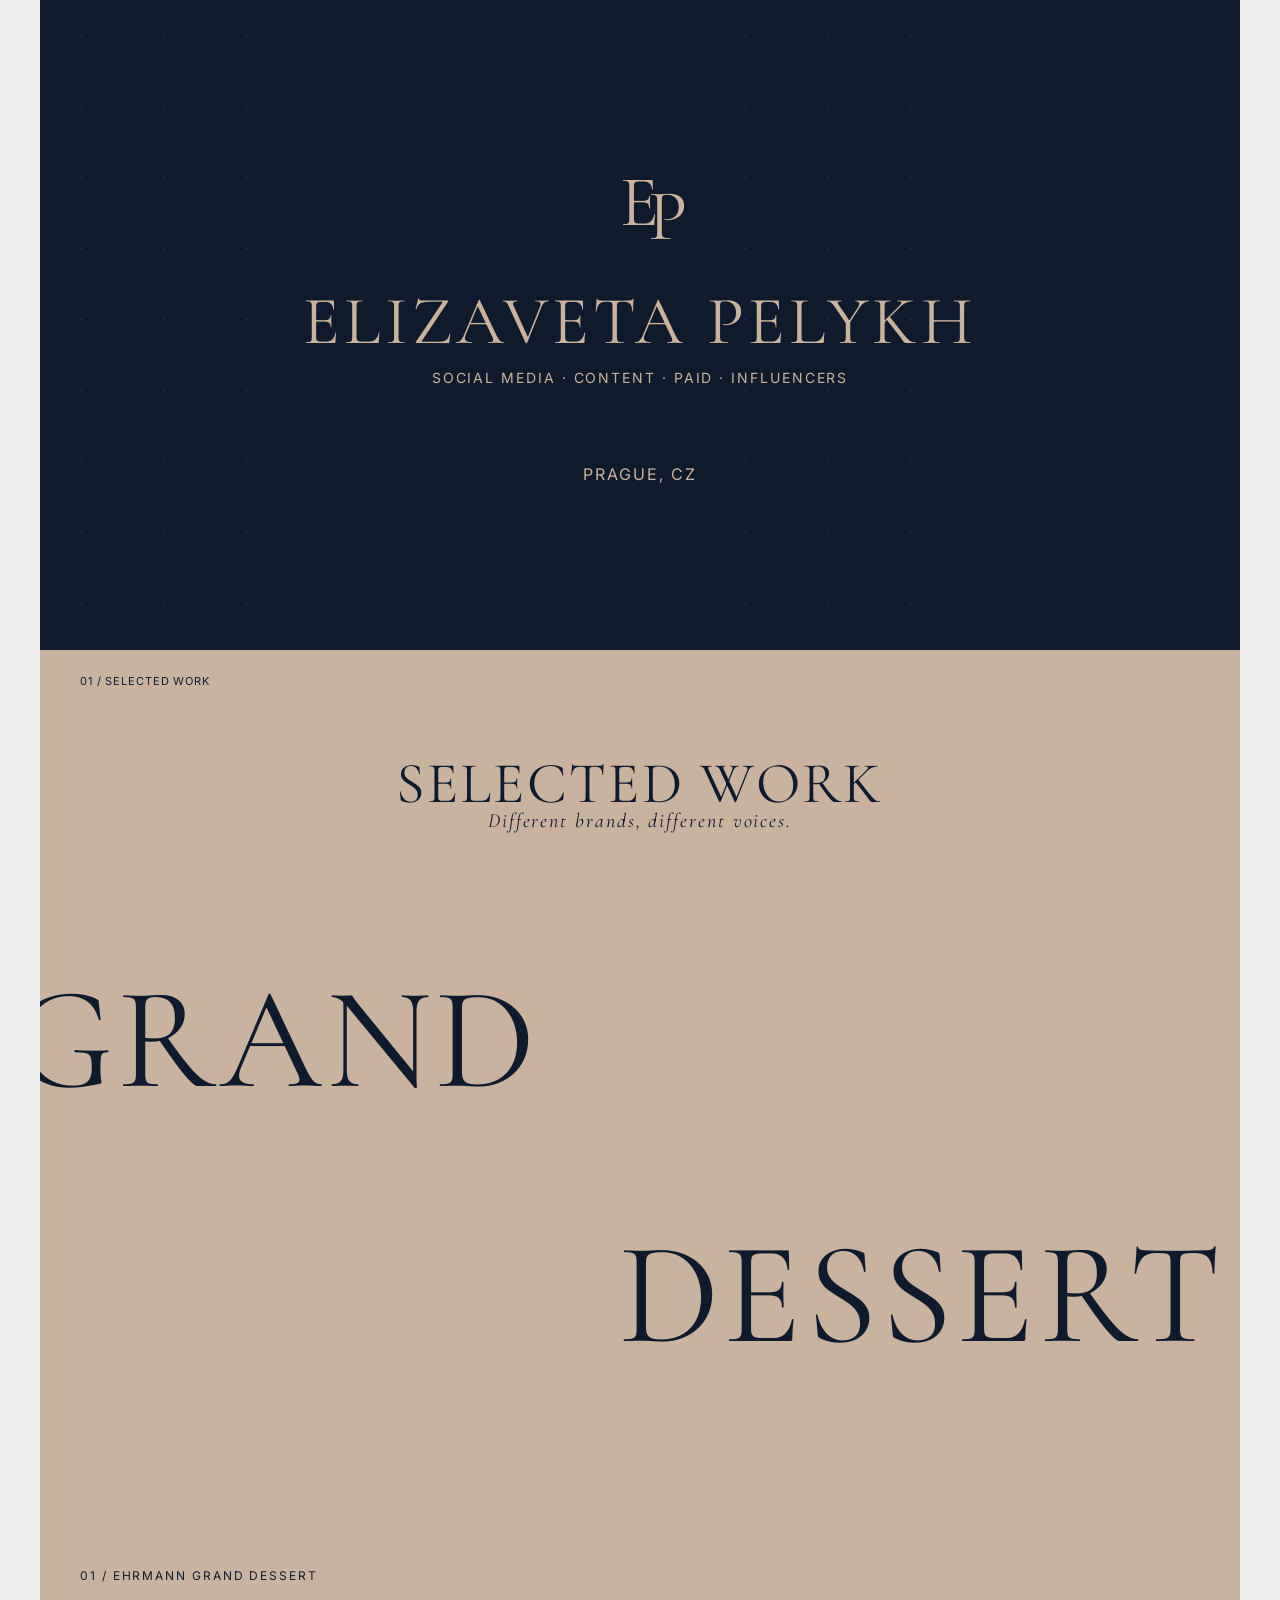
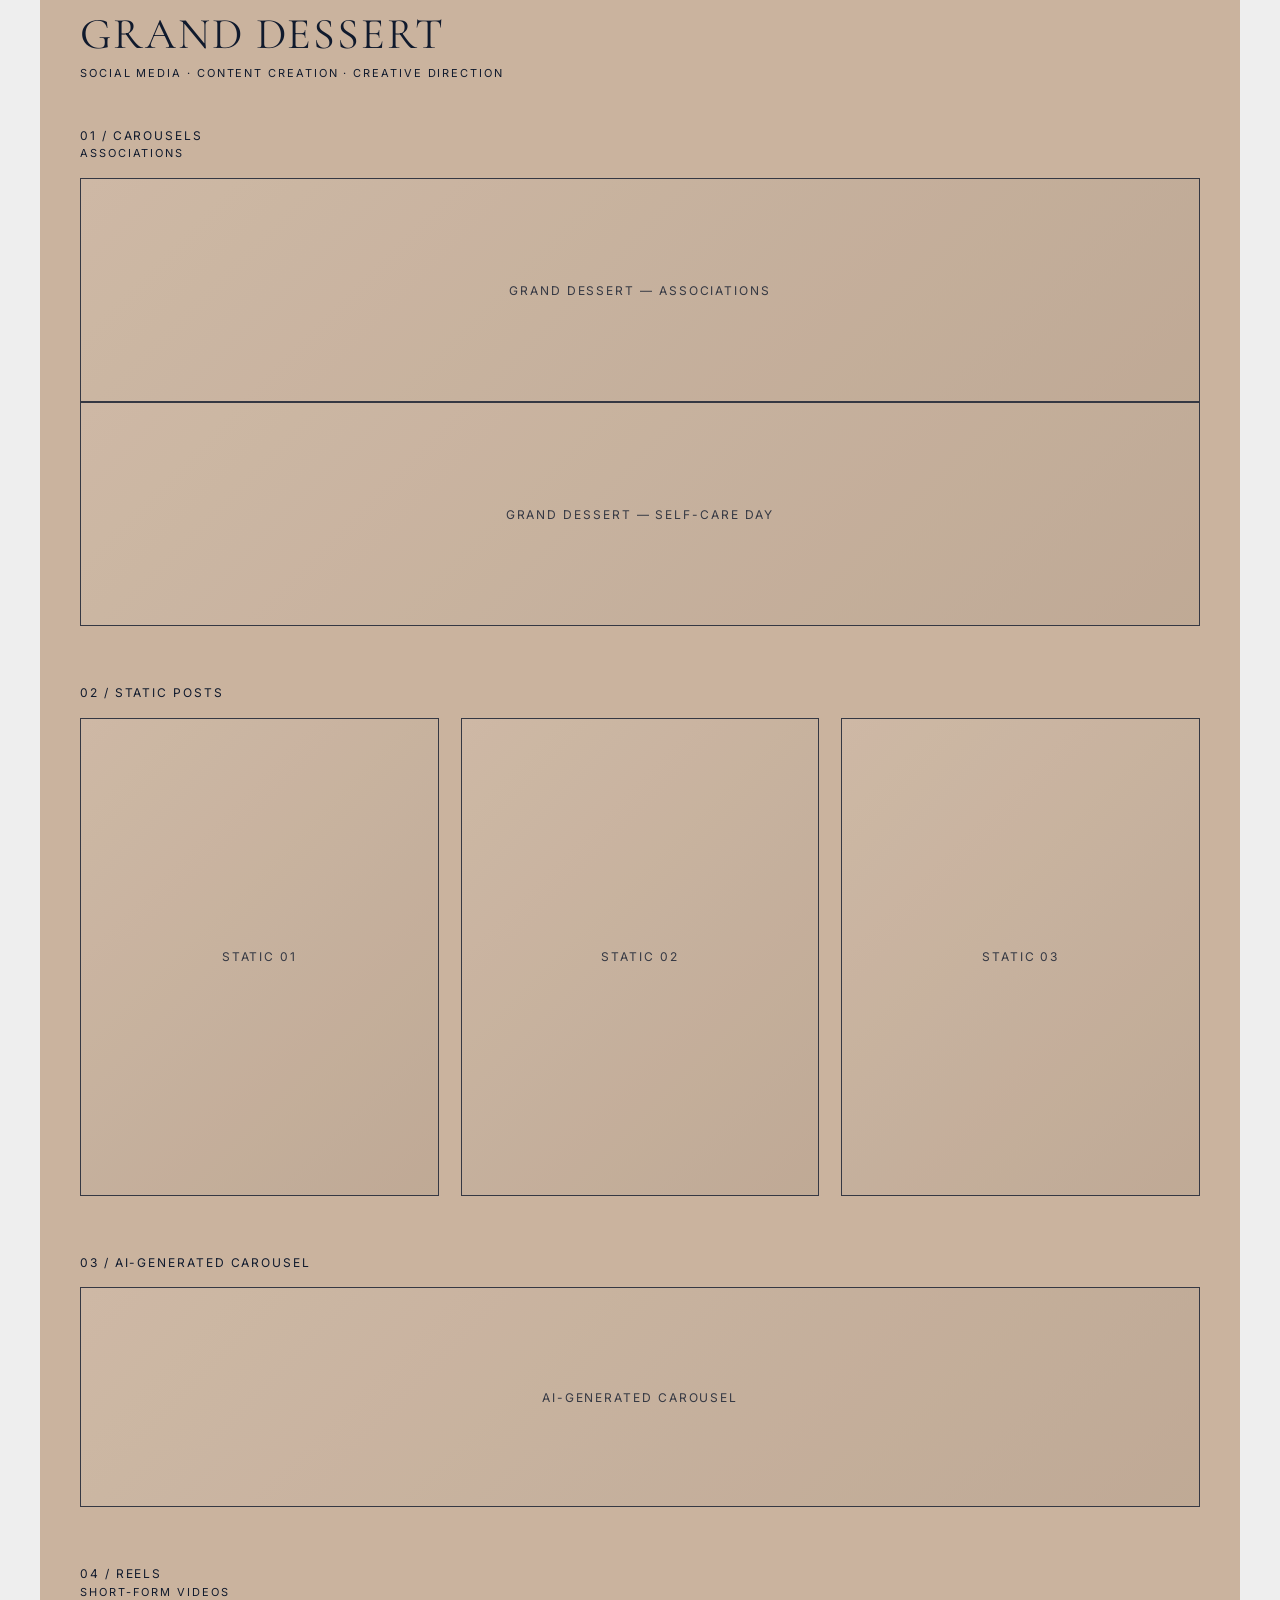
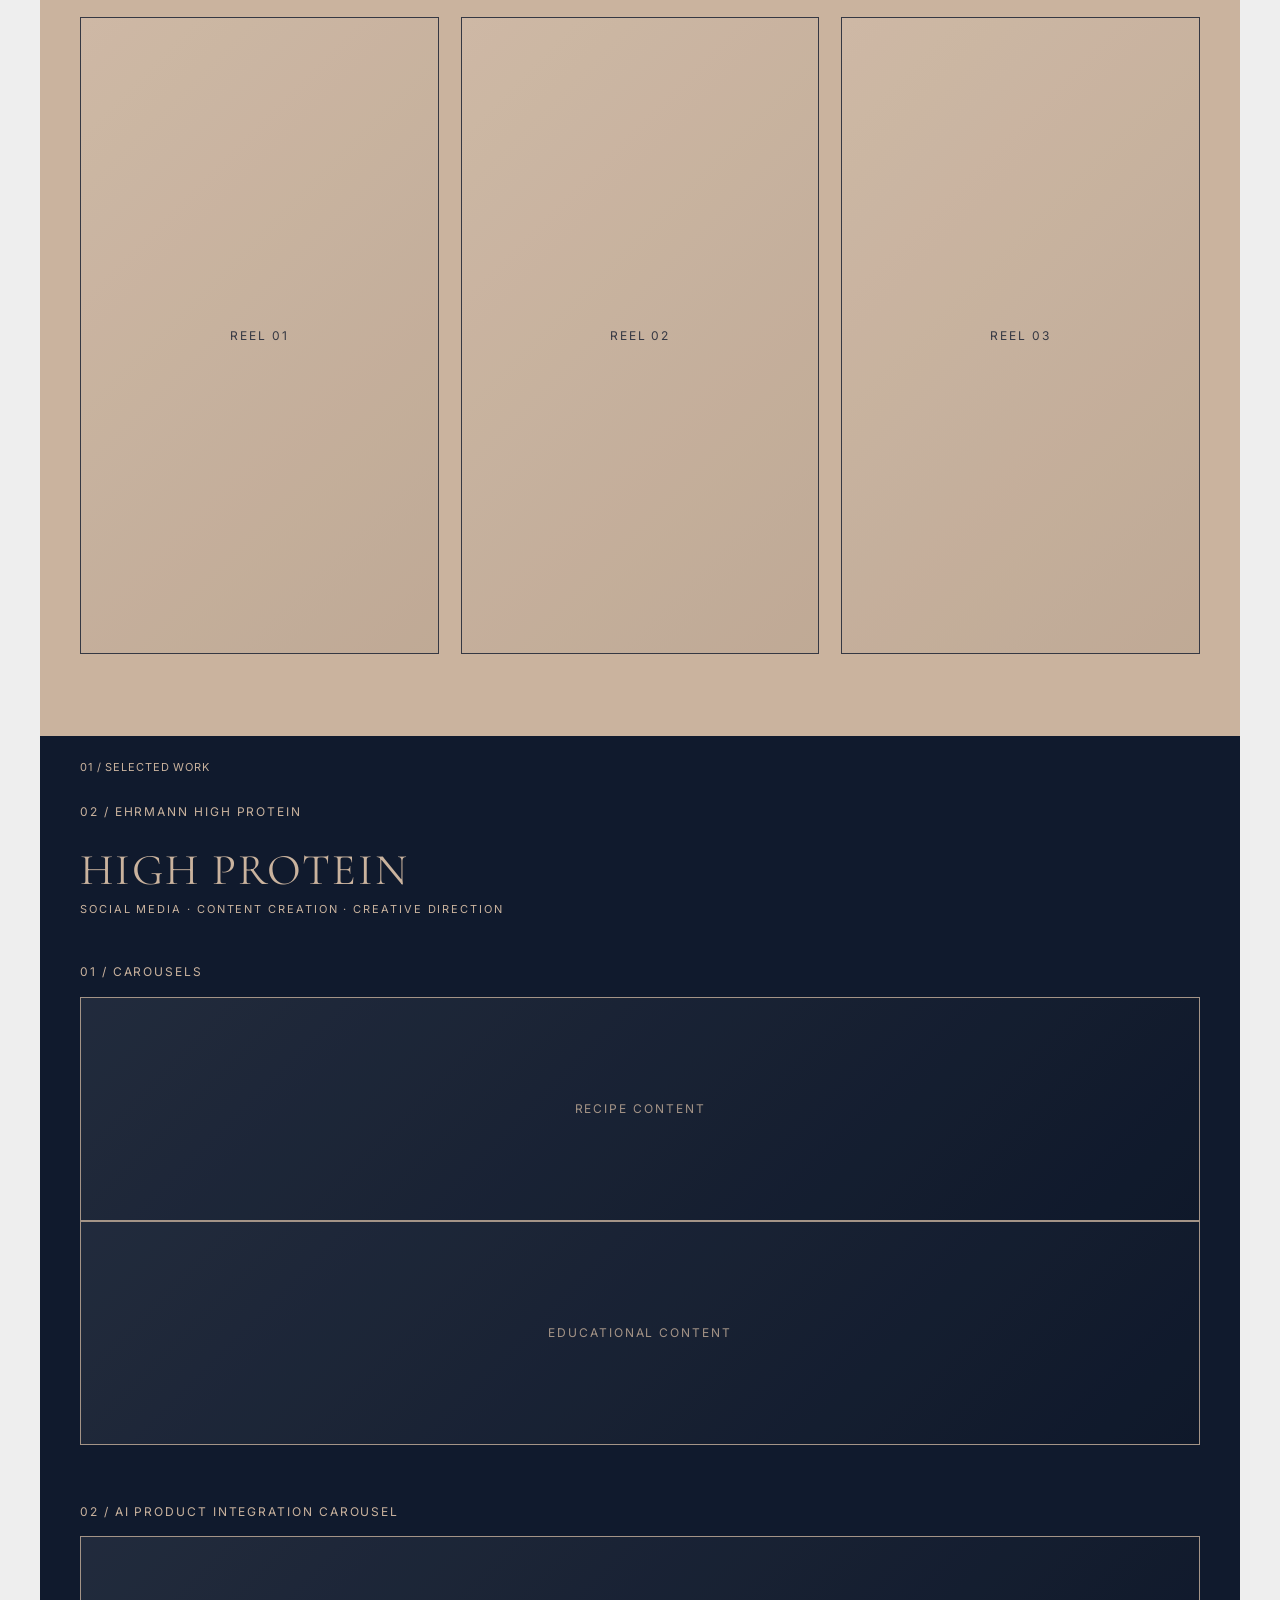
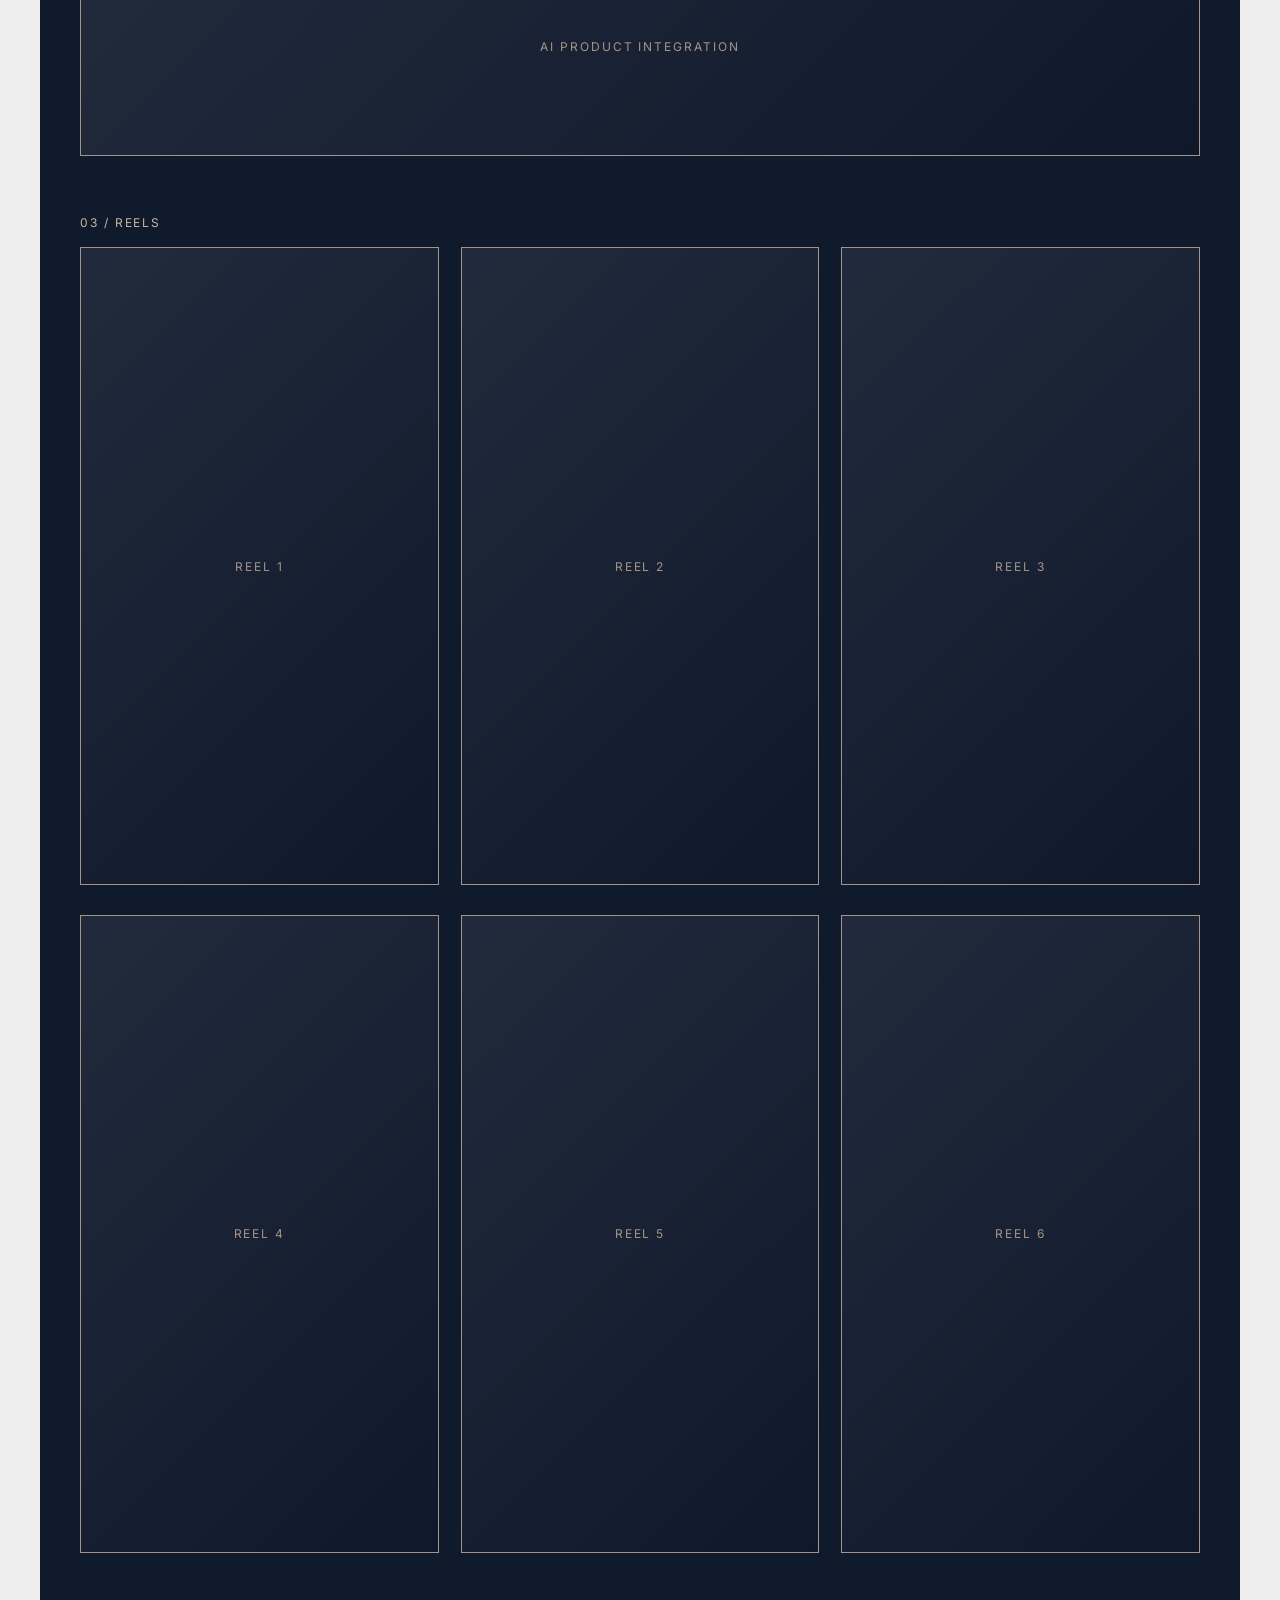
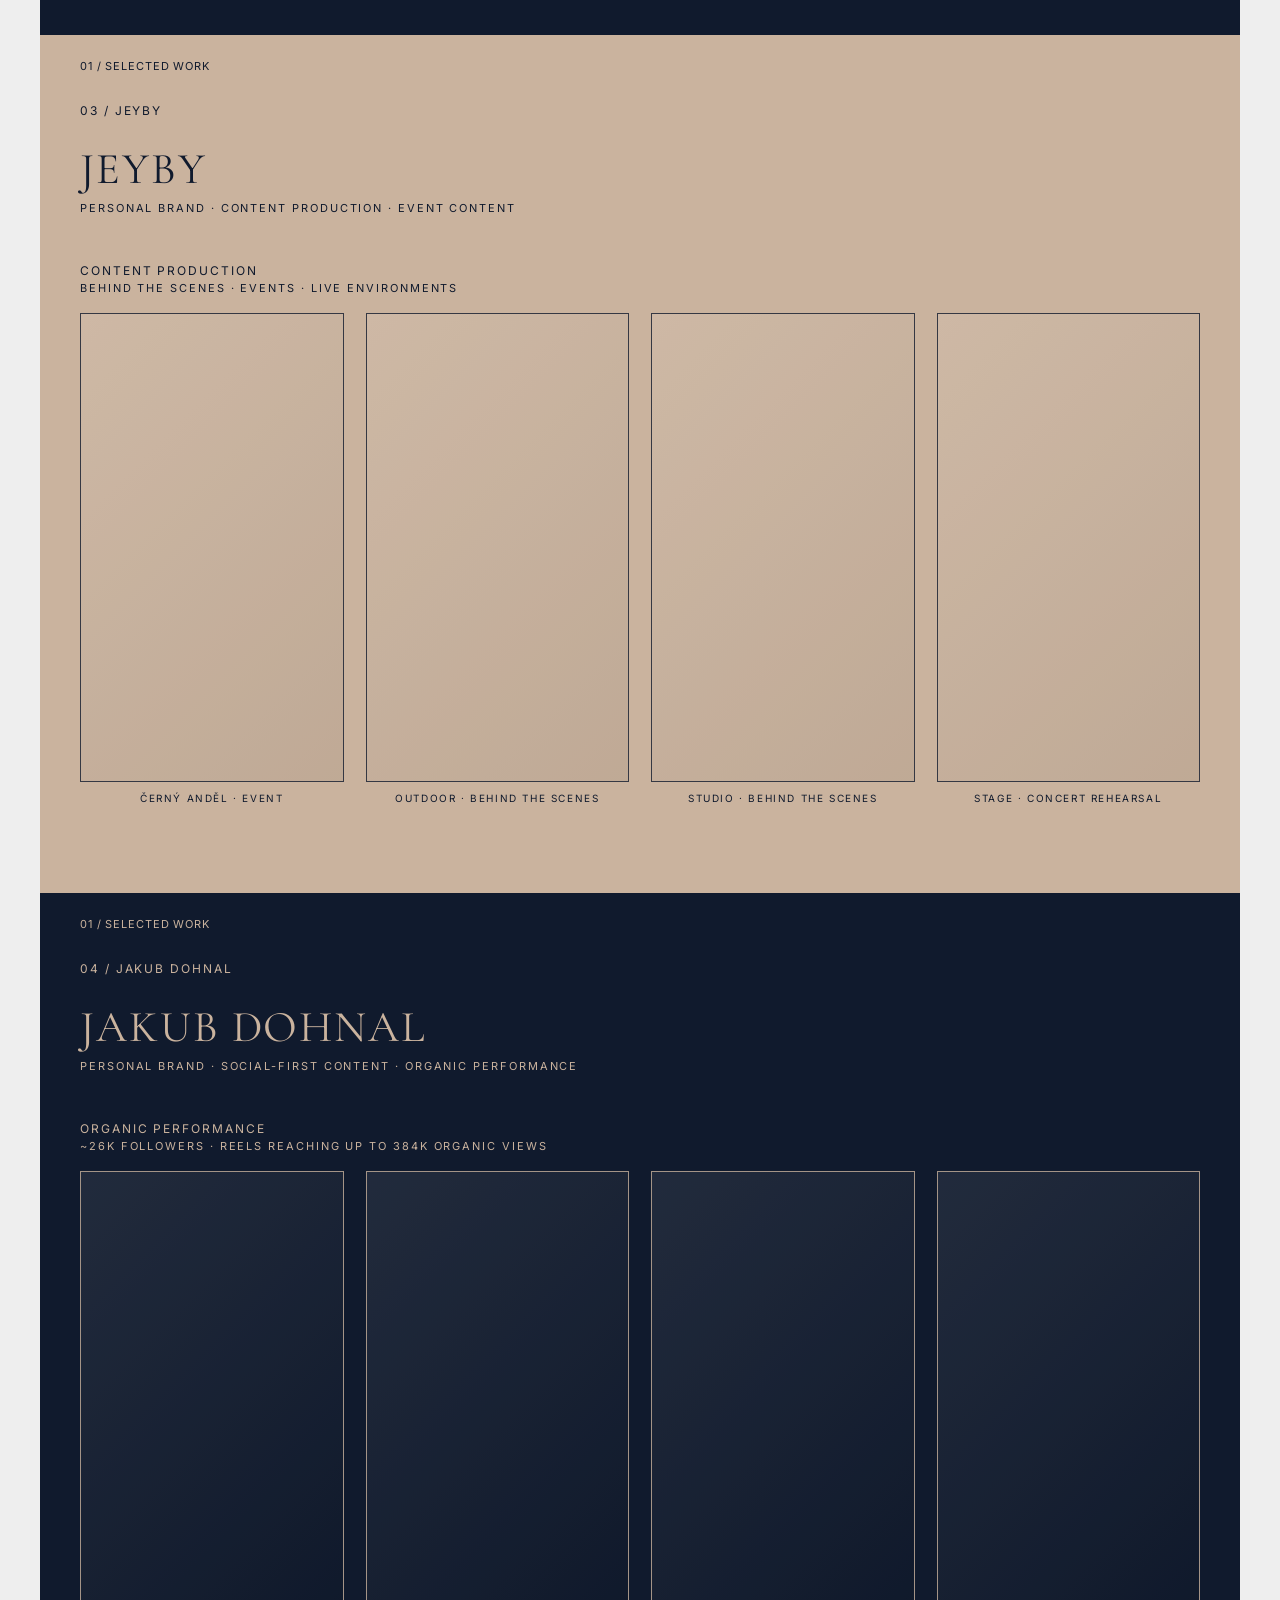
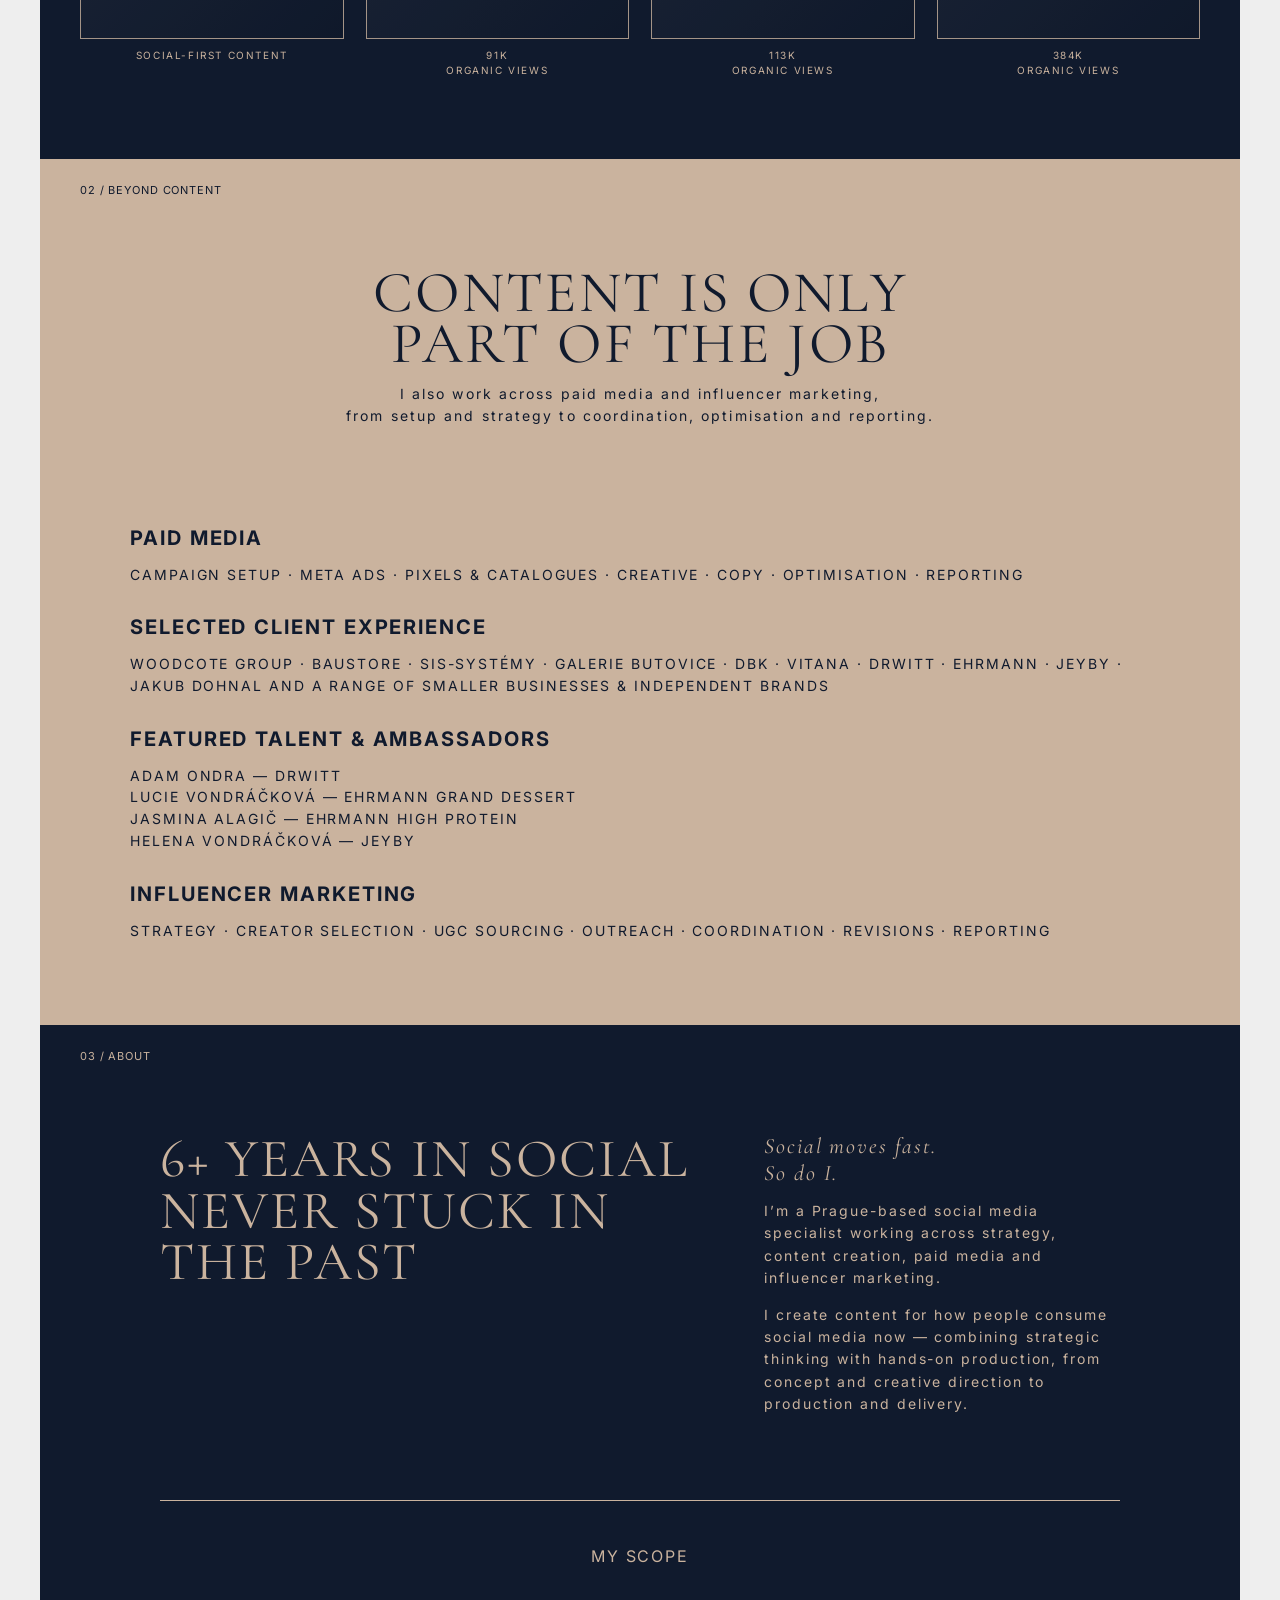
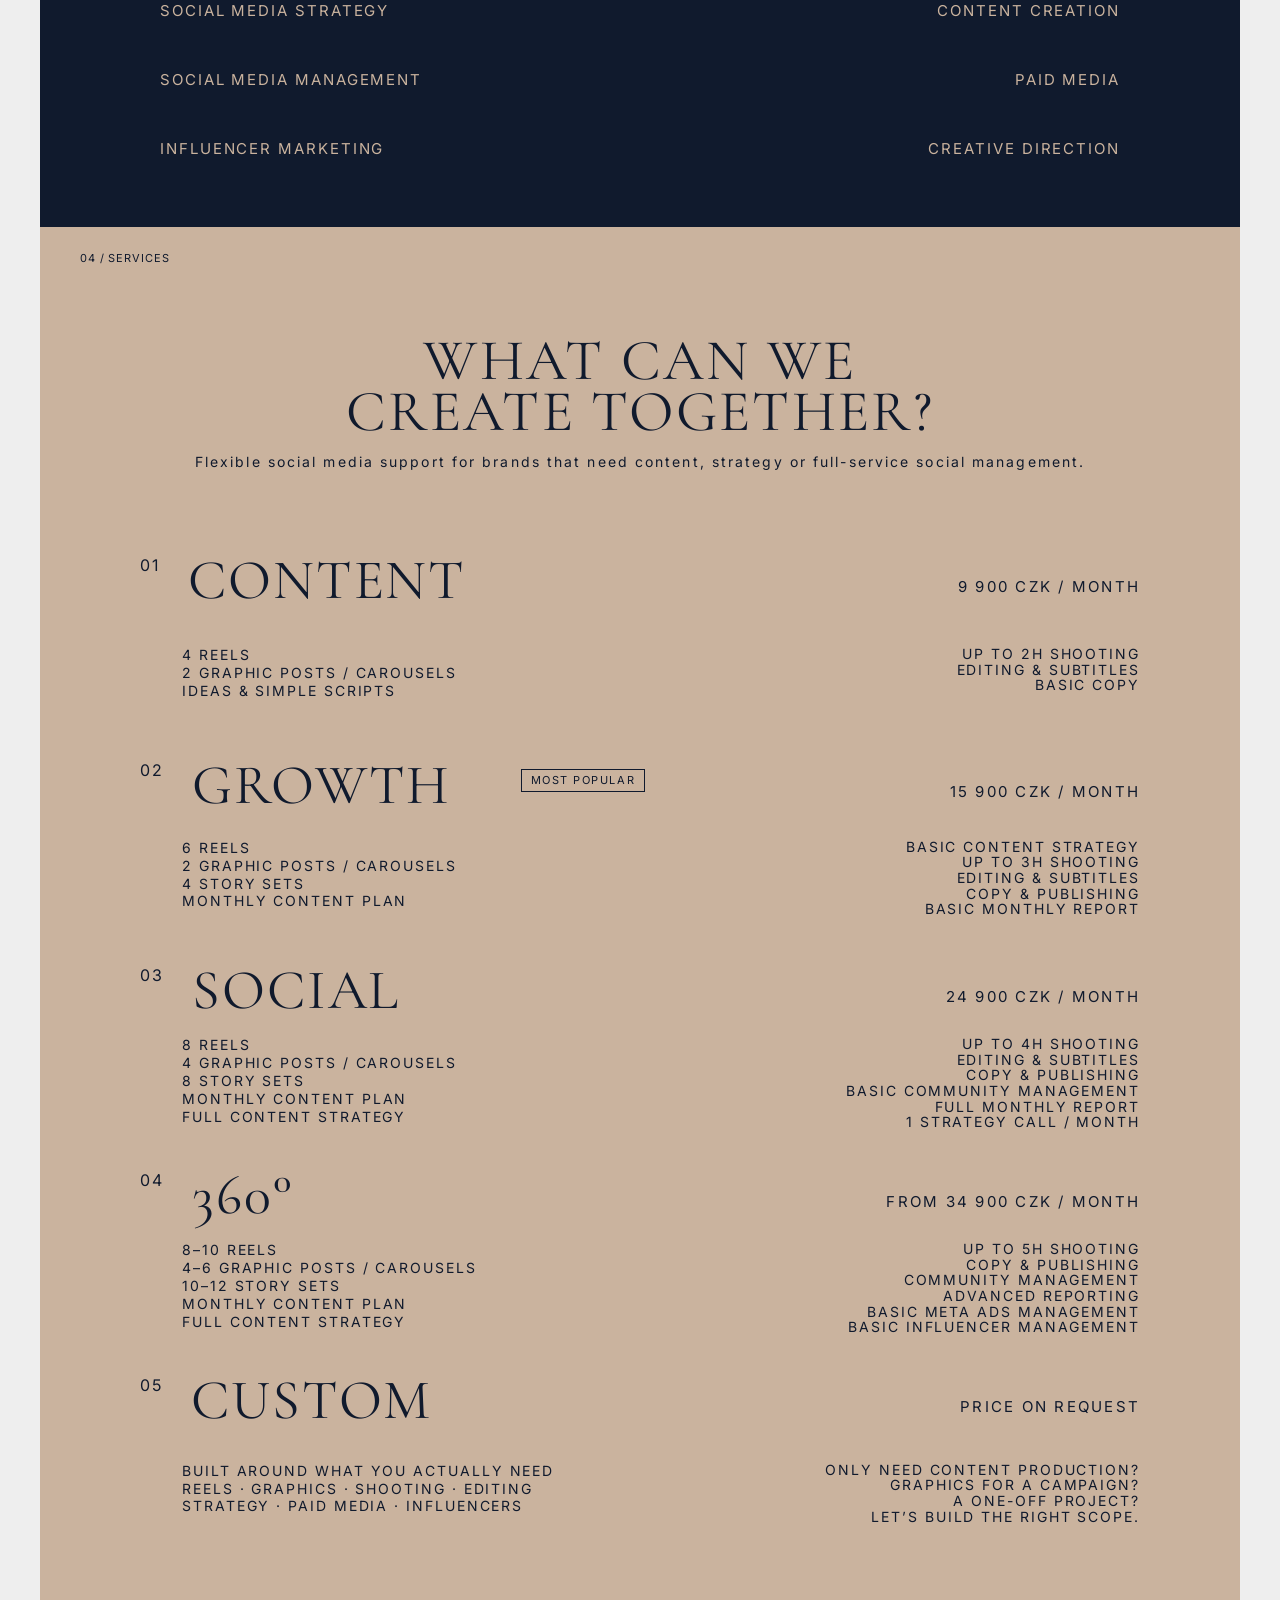
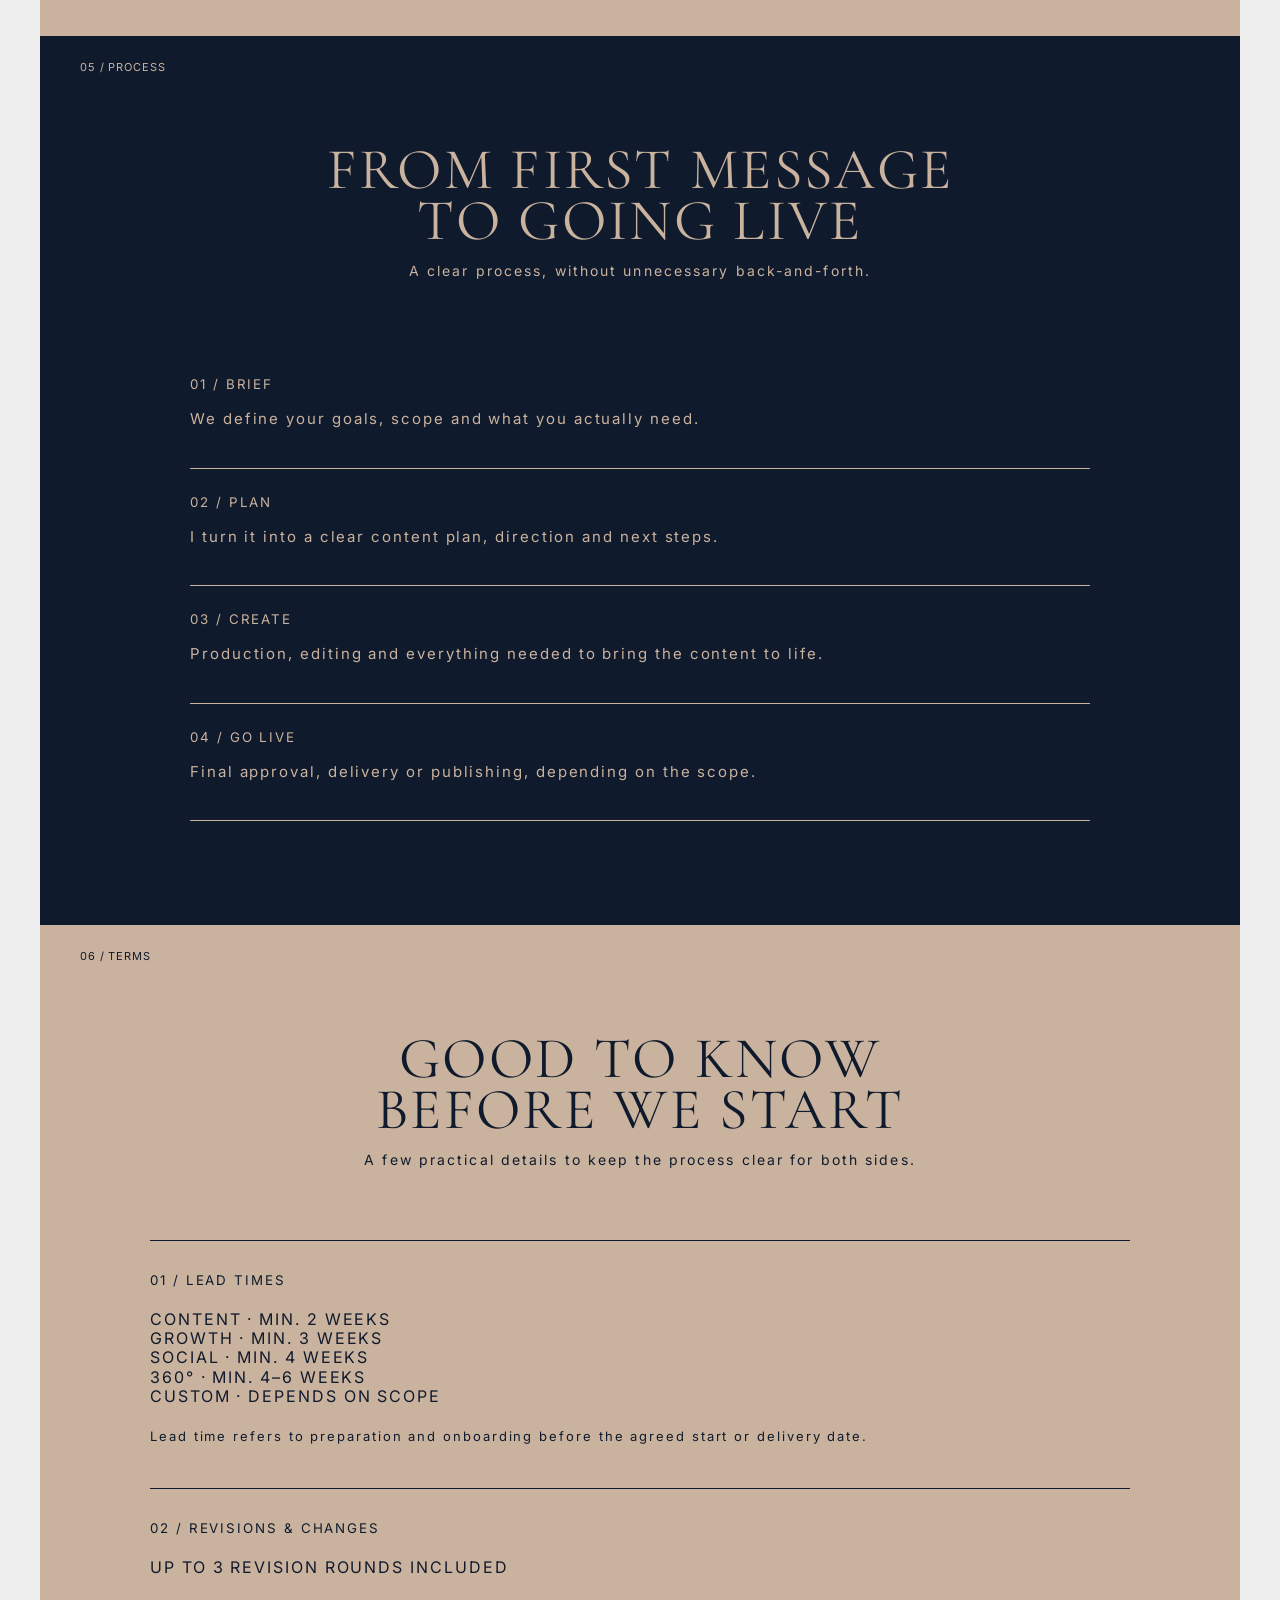
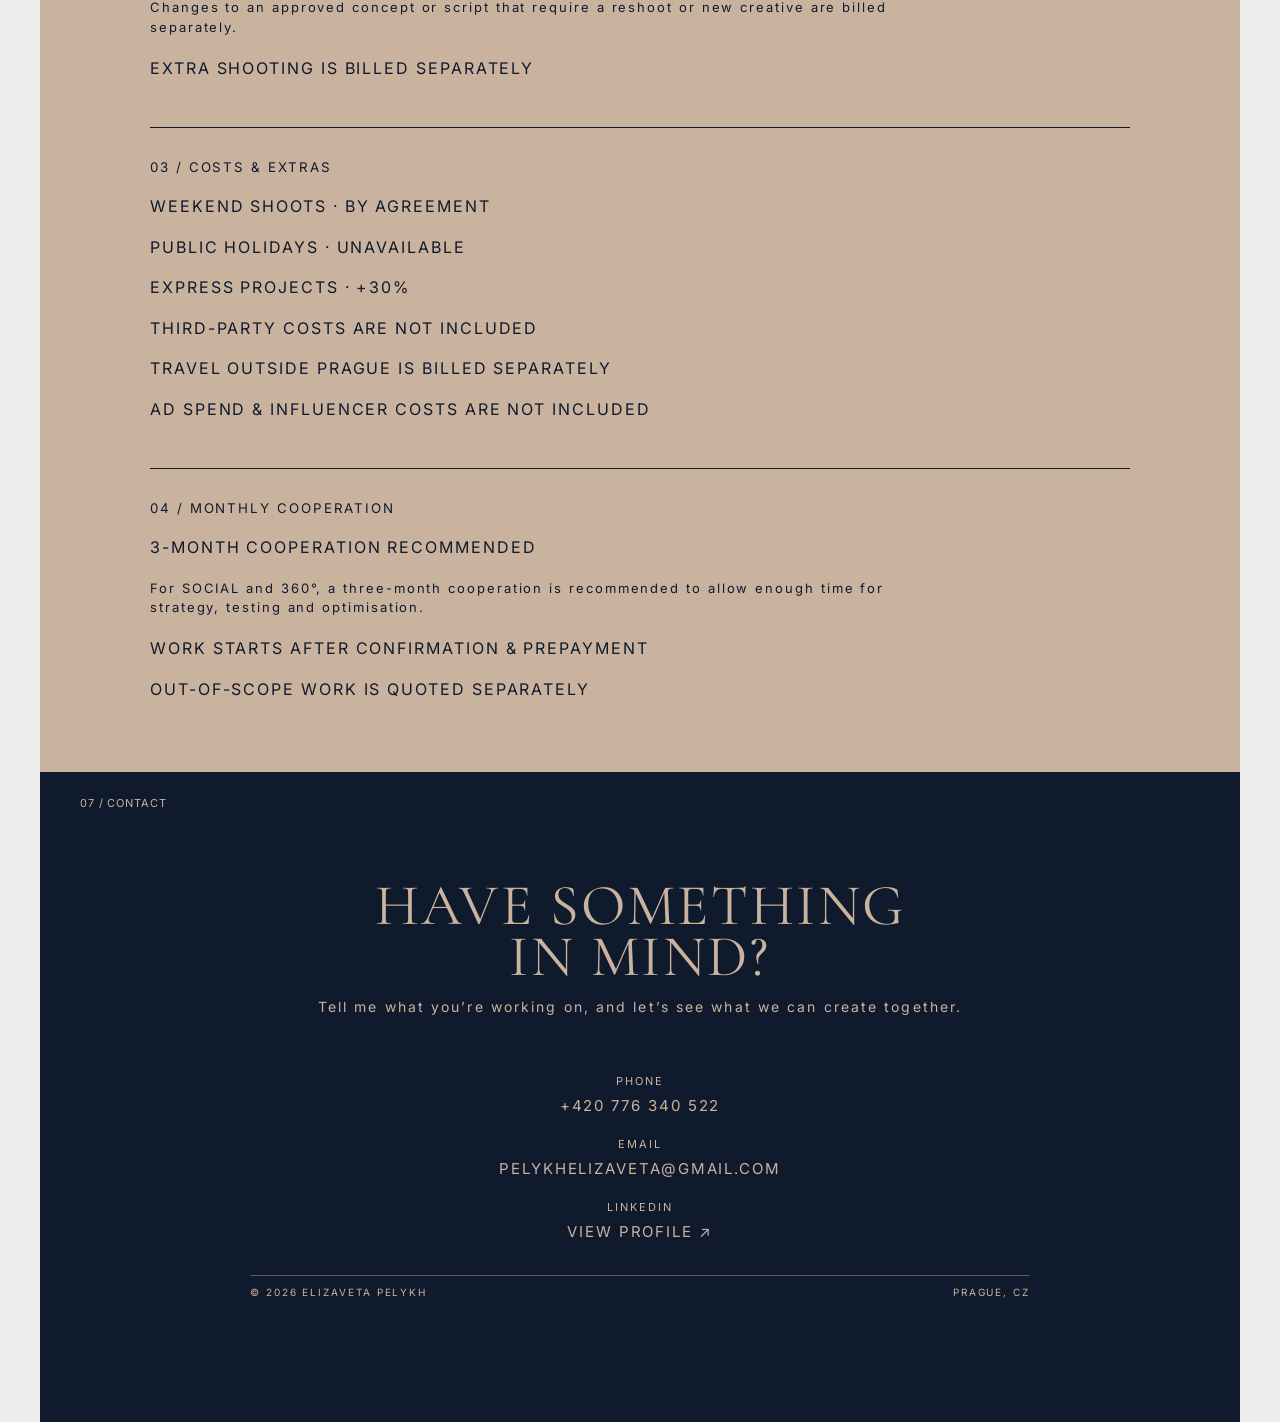
==== recovery-baseline-backup/index.html @ 49897db8 "Initial portfolio website" ====
<!doctype html>
<html lang="en">
<head>
<meta charset="utf-8"><meta name="viewport" content="width=device-width,initial-scale=1">
<title>Elizaveta Pelykh — Social Media & Content</title>
<link rel="preconnect" href="https://fonts.googleapis.com"><link rel="preconnect" href="https://fonts.gstatic.com" crossorigin>
<link href="https://fonts.googleapis.com/css2?family=Cormorant+Garamond:ital,wght@0,400;1,400&family=Inter:wght@400;500&display=swap" rel="stylesheet">
<link rel="stylesheet" href="assets/style.css">
</head>
<body>
<div class="cursor-dot"></div>
<section class="hero navy" id="top"><div class="stars"></div><div class="hero-inner reveal"><div class="monogram">E<span>P</span></div><h1>ELIZAVETA PELYKH</h1><div class="kicker">SOCIAL MEDIA · CONTENT · PAID · INFLUENCERS</div><div class="place">PRAGUE, CZ</div></div></section>

<section class="selected sand" id="work">
<div class="section-no">01 / SELECTED WORK</div><div class="center-head reveal"><h2>SELECTED WORK</h2><em>Different brands, different voices.</em></div>
<div class="gd-intro motion-stage"><div class="grand">GRAND</div><div class="dessert">DESSERT</div></div>
<div class="case-head reveal"><div>01 / EHRMANN GRAND DESSERT</div><h3>GRAND DESSERT</h3><small>SOCIAL MEDIA · CONTENT CREATION · CREATIVE DIRECTION</small></div>
<div class="case-block"><div class="label">01 / CAROUSELS<br><small>ASSOCIATIONS</small></div><div class="media wide" data-media="grand-associations">GRAND DESSERT — ASSOCIATIONS</div><div class="media wide" data-media="grand-selfcare">GRAND DESSERT — SELF-CARE DAY</div></div>
<div class="case-block"><div class="label">02 / STATIC POSTS</div><div class="grid three"><div class="media portrait" data-media="grand-static-1">STATIC 01</div><div class="media portrait" data-media="grand-static-2">STATIC 02</div><div class="media portrait" data-media="grand-static-3">STATIC 03</div></div></div>
<div class="case-block"><div class="label">03 / AI-GENERATED CAROUSEL</div><div class="media wide short" data-media="grand-ai">AI-GENERATED CAROUSEL</div></div>
<div class="case-block"><div class="label">04 / REELS<br><small>SHORT-FORM VIDEOS</small></div><div class="grid three"><div class="media reel" data-media="grand-reel-1">REEL 01</div><div class="media reel" data-media="grand-reel-2">REEL 02</div><div class="media reel" data-media="grand-reel-3">REEL 03</div></div></div>
</section>

<section class="case navy"><div class="section-no">01 / SELECTED WORK</div><div class="case-head reveal"><div>02 / EHRMANN HIGH PROTEIN</div><h3>HIGH PROTEIN</h3><small>SOCIAL MEDIA · CONTENT CREATION · CREATIVE DIRECTION</small></div><div class="case-block"><div class="label">01 / CAROUSELS</div><div class="media wide" data-media="protein-carousel-1">RECIPE CONTENT</div><div class="media wide" data-media="protein-carousel-2">EDUCATIONAL CONTENT</div></div><div class="case-block"><div class="label">02 / AI PRODUCT INTEGRATION CAROUSEL</div><div class="media wide short" data-media="protein-ai">AI PRODUCT INTEGRATION</div></div><div class="case-block"><div class="label">03 / REELS</div><div class="grid three two-rows"><div class="media-item"><div class="media reel" data-media="protein-reel-1">REEL 1</div></div><div class="media-item"><div class="media reel" data-media="protein-reel-2">REEL 2</div></div><div class="media-item"><div class="media reel" data-media="protein-reel-3">REEL 3</div></div><div class="media-item"><div class="media reel" data-media="protein-reel-4">REEL 4</div></div><div class="media-item"><div class="media reel" data-media="protein-reel-5">REEL 5</div></div><div class="media-item"><div class="media reel" data-media="protein-reel-6">REEL 6</div></div></div></div></section>

<section class="case sand"><div class="section-no">01 / SELECTED WORK</div><div class="case-head reveal"><div>03 / JEYBY</div><h3>JEYBY</h3><small>PERSONAL BRAND · CONTENT PRODUCTION · EVENT CONTENT</small></div><div class="case-block"><div class="label">CONTENT PRODUCTION<br><small>BEHIND THE SCENES · EVENTS · LIVE ENVIRONMENTS</small></div><div class="grid four"><div class="media-item"><div class="media reel" data-media="jeyby-event"></div><div class="media-caption">ČERNÝ ANDĚL · EVENT</div></div><div class="media-item"><div class="media reel" data-media="jeyby-outdoor"></div><div class="media-caption">OUTDOOR · BEHIND THE SCENES</div></div><div class="media-item"><div class="media reel" data-media="jeyby-studio"></div><div class="media-caption">STUDIO · BEHIND THE SCENES</div></div><div class="media-item"><div class="media reel" data-media="jeyby-stage"></div><div class="media-caption">STAGE · CONCERT REHEARSAL</div></div></div></div></section>

<section class="case navy"><div class="section-no">01 / SELECTED WORK</div><div class="case-head reveal"><div>04 / JAKUB DOHNAL</div><h3>JAKUB DOHNAL</h3><small>PERSONAL BRAND · SOCIAL-FIRST CONTENT · ORGANIC PERFORMANCE</small></div><div class="case-block"><div class="label">ORGANIC PERFORMANCE<br><small>~26K FOLLOWERS · REELS REACHING UP TO 384K ORGANIC VIEWS</small></div><div class="grid four"><div class="media-item"><div class="media reel" data-media="jakub-1"></div><div class="media-caption">SOCIAL-FIRST CONTENT</div></div><div class="media-item"><div class="media reel" data-media="jakub-2"></div><div class="media-caption">91K<br>ORGANIC VIEWS</div></div><div class="media-item"><div class="media reel" data-media="jakub-3"></div><div class="media-caption">113K<br>ORGANIC VIEWS</div></div><div class="media-item"><div class="media reel" data-media="jakub-4"></div><div class="media-caption">384K<br>ORGANIC VIEWS</div></div></div></div></section>

<section class="beyond sand"><div class="section-no">02 / BEYOND CONTENT</div><div class="center-head reveal"><h2>CONTENT IS ONLY<br>PART OF THE JOB</h2><p>I also work across paid media and influencer marketing,<br>from setup and strategy to coordination, optimisation and reporting.</p></div><div class="text-columns reveal"><h4>PAID MEDIA</h4><p>CAMPAIGN SETUP · META ADS · PIXELS & CATALOGUES · CREATIVE · COPY · OPTIMISATION · REPORTING</p><h4>SELECTED CLIENT EXPERIENCE</h4><p>WOODCOTE GROUP · BAUSTORE · SIS-SYSTÉMY · GALERIE BUTOVICE · DBK · VITANA · DRWITT · EHRMANN · JEYBY · JAKUB DOHNAL AND A RANGE OF SMALLER BUSINESSES & INDEPENDENT BRANDS</p><h4>FEATURED TALENT & AMBASSADORS</h4><p>ADAM ONDRA — DRWITT<br>LUCIE VONDRÁČKOVÁ — EHRMANN GRAND DESSERT<br>JASMINA ALAGIČ — EHRMANN HIGH PROTEIN<br>HELENA VONDRÁČKOVÁ — JEYBY</p><h4>INFLUENCER MARKETING</h4><p>STRATEGY · CREATOR SELECTION · UGC SOURCING · OUTREACH · COORDINATION · REVISIONS · REPORTING</p></div></section>

<section class="about navy"><div class="section-no">03 / ABOUT</div><div class="about-grid"><h2 class="reveal">6+ YEARS IN SOCIAL<br>NEVER STUCK IN THE PAST</h2><div class="about-copy reveal"><em>Social moves fast.<br>So do I.</em><p>I’m a Prague-based social media specialist working across strategy, content creation, paid media and influencer marketing.</p><p>I create content for how people consume social media now — combining strategic thinking with hands-on production, from concept and creative direction to production and delivery.</p></div></div><div class="scope"><div>MY SCOPE</div><div class="scope-grid"><span>SOCIAL MEDIA STRATEGY</span><span>CONTENT CREATION</span><span>SOCIAL MEDIA MANAGEMENT</span><span>PAID MEDIA</span><span>INFLUENCER MARKETING</span><span>CREATIVE DIRECTION</span></div></div></section>

<section class="services sand"><div class="section-no">04 / SERVICES</div><div class="center-head reveal"><h2>WHAT CAN WE<br>CREATE TOGETHER?</h2><p>Flexible social media support for brands that need content, strategy or full-service social management.</p></div><div id="packages"></div></section>
<section class="process navy"><div class="section-no">05 / PROCESS</div><div class="center-head reveal"><h2>FROM FIRST MESSAGE<br>TO GOING LIVE</h2><p>A clear process, without unnecessary back-and-forth.</p></div><div class="steps"><div><small>01 / BRIEF</small><p>We define your goals, scope and what you actually need.</p></div><div><small>02 / PLAN</small><p>I turn it into a clear content plan, direction and next steps.</p></div><div><small>03 / CREATE</small><p>Production, editing and everything needed to bring the content to life.</p></div><div><small>04 / GO LIVE</small><p>Final approval, delivery or publishing, depending on the scope.</p></div></div></section>
<section class="terms sand"><div class="section-no">06 / TERMS</div><div class="center-head reveal"><h2>GOOD TO KNOW<br>BEFORE WE START</h2><p>A few practical details to keep the process clear for both sides.</p></div><div class="terms-grid"><div><small>01 / LEAD TIMES</small><h4>CONTENT · MIN. 2 WEEKS<br>GROWTH · MIN. 3 WEEKS<br>SOCIAL · MIN. 4 WEEKS<br>360° · MIN. 4–6 WEEKS<br>CUSTOM · DEPENDS ON SCOPE</h4><p>Lead time refers to preparation and onboarding before the agreed start or delivery date.</p></div><div><small>02 / REVISIONS & CHANGES</small><h4>UP TO 3 REVISION ROUNDS INCLUDED</h4><p>Changes to an approved concept or script that require a reshoot or new creative are billed separately.</p><h4>EXTRA SHOOTING IS BILLED SEPARATELY</h4></div><div><small>03 / COSTS & EXTRAS</small><h4>WEEKEND SHOOTS · BY AGREEMENT</h4><h4>PUBLIC HOLIDAYS · UNAVAILABLE</h4><h4>EXPRESS PROJECTS · +30%</h4><h4>THIRD-PARTY COSTS ARE NOT INCLUDED</h4><h4>TRAVEL OUTSIDE PRAGUE IS BILLED SEPARATELY</h4><h4>AD SPEND & INFLUENCER COSTS ARE NOT INCLUDED</h4></div><div><small>04 / MONTHLY COOPERATION</small><h4>3-MONTH COOPERATION RECOMMENDED</h4><p>For SOCIAL and 360°, a three-month cooperation is recommended to allow enough time for strategy, testing and optimisation.</p><h4>WORK STARTS AFTER CONFIRMATION & PREPAYMENT</h4><h4>OUT-OF-SCOPE WORK IS QUOTED SEPARATELY</h4></div></div></section>
<section class="contact navy"><div class="section-no">07 / CONTACT</div><div class="center-head reveal"><h2>HAVE SOMETHING<br>IN MIND?</h2><p>Tell me what you’re working on, and let’s see what we can create together.</p></div><div class="contact-info"><small>PHONE</small><a href="tel:+420776340522">+420 776 340 522</a><small>EMAIL</small><a href="mailto:pelykhelizaveta@gmail.com">PELYKHELIZAVETA@GMAIL.COM</a><small>LINKEDIN</small><a href="#">VIEW PROFILE ↗</a></div><footer><span>© 2026 ELIZAVETA PELYKH</span><span>PRAGUE, CZ</span></footer></section>
<script src="assets/content.js"></script><script src="assets/app.js"></script>
</body></html>
---- recovery-baseline-backup/assets/style.css ----
:root{--navy:#101A2D;--sand:#cab39e;--cream:#f2e4d6;--pink:#d7a6a0}*{box-sizing:border-box}html{scroll-behavior:smooth}body{margin:0;background:#eee;color:var(--navy);font-family:Inter,sans-serif;letter-spacing:.12em}section{width:min(1200px,100%);margin:auto;padding:24px 40px;overflow:hidden}.navy{background:var(--navy);color:var(--sand)}.sand{background:var(--sand);color:var(--navy)}.section-no{font-size:9px;letter-spacing:.08em}.hero{height:650px;display:grid;place-items:center;position:relative}.hero-inner{text-align:center}.monogram{font:52px/1 Cormorant Garamond,serif;position:relative;margin-bottom:42px}.monogram span{position:absolute;transform:translate(-12px,14px)}h1,h2,h3{font-family:"Cormorant Garamond",serif;font-weight:400;margin:0}h1{font-size:48px;letter-spacing:.06em}.kicker{font-size:10px;margin-top:8px}.place{font-size:13px;margin-top:70px}.stars{position:absolute;inset:0;background-image:radial-gradient(#cab39e55 1px,transparent 1px);background-size:83px 71px;opacity:.45;animation:drift 18s linear infinite}@keyframes drift{to{background-position:83px 71px}}.center-head{text-align:center;padding:70px 0 55px}.center-head h2{font-size:58px;line-height:.88;letter-spacing:.04em}.center-head em{font:italic 20px Cormorant Garamond,serif}.center-head p{font-size:12px;line-height:1.55;letter-spacing:.15em}.gd-intro{height:650px;position:relative;margin:0 -40px}.grand,.dessert{position:absolute;font:400 145px/.86 Cormorant Garamond,serif;letter-spacing:.03em;z-index:2;will-change:transform}.grand{left:-30px;top:90px}.dessert{right:15px;top:345px}.plane{position:absolute;z-index:1}.p1{width:520px;height:175px;background:var(--pink);opacity:.18;transform:rotate(-7deg);left:40px;top:100px}.p2{width:760px;height:105px;background:var(--cream);opacity:.38;transform:rotate(5deg);right:-90px;top:355px}.case,.selected,.beyond,.about,.services,.process,.terms,.contact{min-height:700px}.case-head{margin:30px 0}.case-head>div,.label{font-size:10px}.case-head h3{font-size:44px;margin-top:24px}.case-head small,.label small{font-size:8px}.case-block{margin:34px 0}.media{display:grid;place-items:center;border:1px solid currentColor;min-height:220px;font-size:10px;opacity:.45;transition:opacity .7s,transform .9s;transform:translateY(25px);background:linear-gradient(135deg,#ffffff18,#00000010)}.media.in{opacity:.8;transform:none}.wide{width:100%;aspect-ratio:5/1}.wide.short{aspect-ratio:6/1}.grid{display:grid;gap:16px}.three{grid-template-columns:repeat(3,1fr)}.four{grid-template-columns:repeat(4,1fr)}.portrait{aspect-ratio:3/4}.reel{aspect-ratio:9/16}.two-rows{row-gap:16px}.text-columns{max-width:1020px;margin:0 auto 60px}.text-columns h4{margin:30px 0 8px;font-size:18px}.text-columns p{font-size:11px;line-height:1.5}.about-grid{display:grid;grid-template-columns:1.2fr .8fr;gap:70px;padding:70px 80px}.about-grid h2{font-size:54px;line-height:.95}.about-copy{font-size:12px;line-height:1.55}.about-copy em{font:italic 22px Cormorant Garamond}.scope{border-top:1px solid var(--sand);margin:0 80px;padding:45px 0;text-align:center}.scope-grid{display:grid;grid-template-columns:1fr 1fr;gap:50px;margin-top:35px;text-align:left;font-size:13px}.scope-grid span:nth-child(even){text-align:right}.services{padding-bottom:70px}.package{position:relative;display:grid;grid-template-columns:1.2fr .8fr;min-height:230px;padding:20px 60px;transition:transform .4s}.package:hover{transform:translateX(8px)}.pkg-title{display:flex;align-items:baseline;gap:28px}.pkg-title h3{font-size:56px}.pkg-title b{font-size:8px}.price{text-align:right;font-size:11px;padding-top:22px}.pkg-copy{font-size:12px;align-self:start;margin-left:42px}.pkg-copy.right{text-align:right;margin:0}.process .steps{max-width:900px;margin:0 auto 80px}.steps>div{padding:22px 0;border-bottom:1px solid var(--sand);opacity:.35;transform:translateX(-20px);transition:.7s}.steps>div.in{opacity:1;transform:none}.steps p{font-size:13px}.terms-grid{max-width:980px;margin:auto}.terms-grid>div{border-top:1px solid var(--navy);padding:28px 0}.terms-grid h4{font-size:14px;font-weight:400;line-height:1.15}.terms-grid p{font-size:10px;max-width:750px}.contact{min-height:780px}.contact-info{display:flex;flex-direction:column;align-items:center;gap:10px}.contact-info small{margin-top:18px;font-size:9px}.contact-info a{color:inherit;text-decoration:none;font-size:13px}footer{max-width:780px;margin:45px auto 0;border-top:1px solid #cab39e66;padding-top:10px;display:flex;justify-content:space-between;font-size:7px}.reveal{opacity:0;transform:translateY(24px);transition:opacity .9s ease,transform .9s ease}.reveal.in{opacity:1;transform:none}@media(max-width:700px){section{padding:20px}.hero{height:100svh}h1{font-size:34px}.center-head h2{font-size:42px}.gd-intro{height:480px;margin:0 -20px}.grand,.dessert{font-size:82px}.grand{top:90px}.dessert{top:270px;right:-20px}.p1{width:330px;height:110px}.p2{width:420px;height:80px;top:280px}.grid.three,.grid.four{grid-template-columns:1fr 1fr}.about-grid{grid-template-columns:1fr;padding:60px 10px;gap:35px}.about-grid h2{font-size:40px}.scope{margin:0 10px}.package{grid-template-columns:1fr;padding:25px 0;min-height:0;border-top:1px solid #101a2d55}.pkg-title h3{font-size:42px}.price{text-align:left}.pkg-copy,.pkg-copy.right{margin:18px 0;text-align:left}.wide{aspect-ratio:2.2/1}.contact{min-height:100svh}}

/* v2 spacing and media-caption corrections */
.media-item{min-width:0}.media-item .media{width:100%}.media-caption{font-size:7px;line-height:1.35;letter-spacing:.16em;text-align:center;margin-top:9px;min-height:20px}.case-block{margin:46px 0 58px}.case-block>.label{margin-bottom:16px;line-height:1.45}.grid{gap:22px}.two-rows{row-gap:30px}.price{font-size:14px;letter-spacing:.15em}.package{min-height:205px;padding-top:14px;padding-bottom:14px}.pkg-title{align-items:flex-start}.pkg-title h3{line-height:.9}.pkg-copy{margin-top:8px;line-height:1.12}.pkg-copy.right{margin-top:8px;line-height:1.12}.contact{min-height:650px;padding-bottom:22px}.contact .center-head{padding-top:70px;padding-bottom:28px}.contact-info{gap:8px}.contact-info small{margin-top:14px}footer{margin-top:34px}
@media(max-width:700px){.media-caption{font-size:6px}.case-block{margin:38px 0 48px}.price{font-size:13px}.contact{min-height:auto;padding-bottom:24px}}

/* v3 readability pass — keep hierarchy, make small copy comfortably legible */
.section-no{font-size:11px}
.kicker{font-size:12px}
.case-head>div,.label{font-size:12px}
.case-head small,.label small{font-size:11px}
.media{font-size:12px}
.media-caption{font-size:10px;line-height:1.45}
.center-head p{font-size:14px;line-height:1.55}
.text-columns p{font-size:14px;line-height:1.55}
.text-columns h4{font-size:20px}
.about-copy{font-size:14px;line-height:1.6}
.scope-grid{font-size:15px}
.pkg-title b{font-size:11px}
.price{font-size:15px}
.pkg-copy{font-size:14px;line-height:1.28}
.steps p{font-size:15px;line-height:1.5}
.terms-grid h4{font-size:16px;line-height:1.2}
.terms-grid p{font-size:13px;line-height:1.5}
.contact-info small{font-size:11px}
.contact-info a{font-size:15px}
footer{font-size:10px}
@media(max-width:700px){.media-caption{font-size:9px}.section-no{font-size:10px}.case-head>div,.label{font-size:11px}.case-head small,.label small{font-size:10px}.pkg-copy{font-size:13px}.terms-grid p{font-size:12px}}

/* v4 final tweaks: stronger hero + Growth badge below */
.hero-inner{width:100%;max-width:1080px}
.monogram{font-size:72px;margin-bottom:52px}
h1{font-size:68px;line-height:.95}
.kicker{font-size:14px;margin-top:14px}
.place{font-size:16px;margin-top:78px}
.pkg-title{flex-wrap:wrap}
.pkg-title b{order:3;display:block;width:max-content;margin-left:calc(28px + 1.2em);margin-top:9px;padding:5px 9px;border:1px solid currentColor;font-weight:400;line-height:1;letter-spacing:.14em}
@media(max-width:700px){.monogram{font-size:62px;margin-bottom:42px}h1{font-size:44px}.kicker{font-size:12px}.place{font-size:14px;margin-top:62px}.pkg-title b{margin-left:0;margin-top:8px}}

/* v4 clean Grand Dessert: approved layout, no translucent backing planes */
.gd-intro .plane{display:none!important}
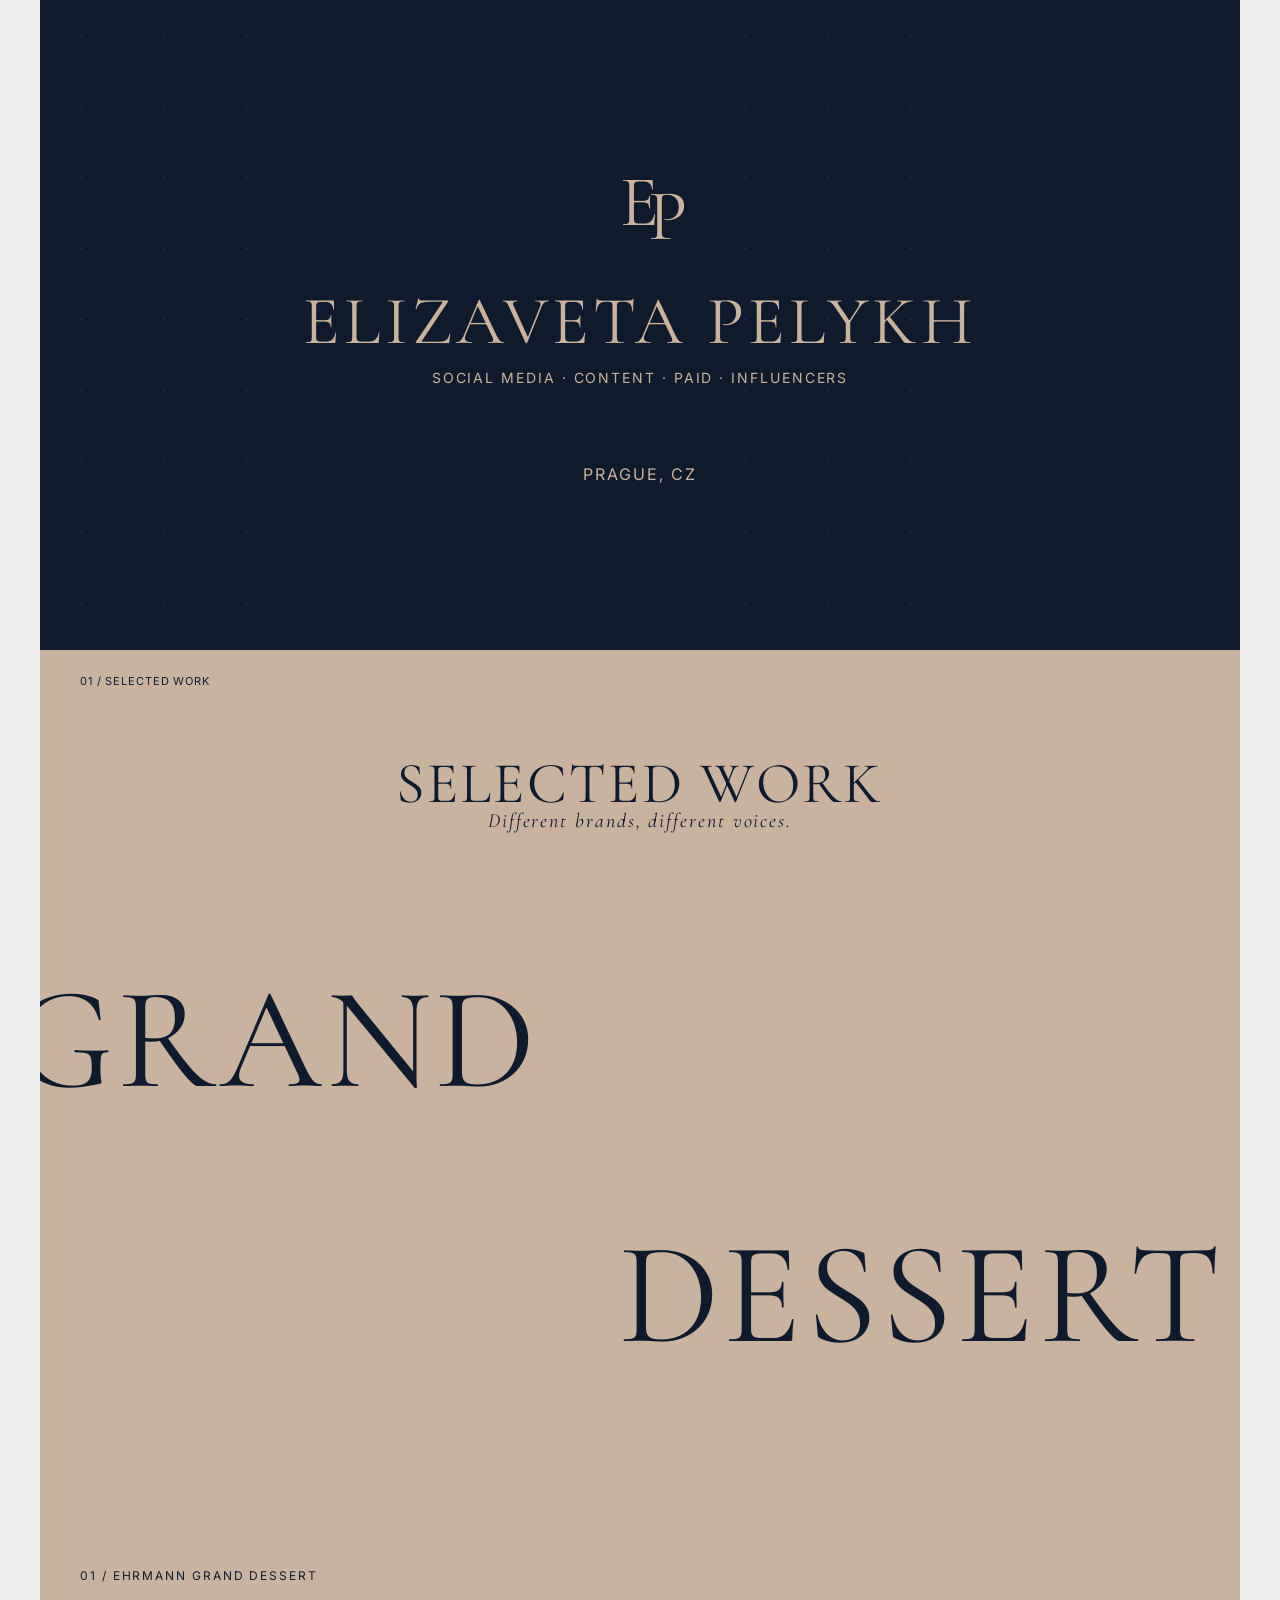
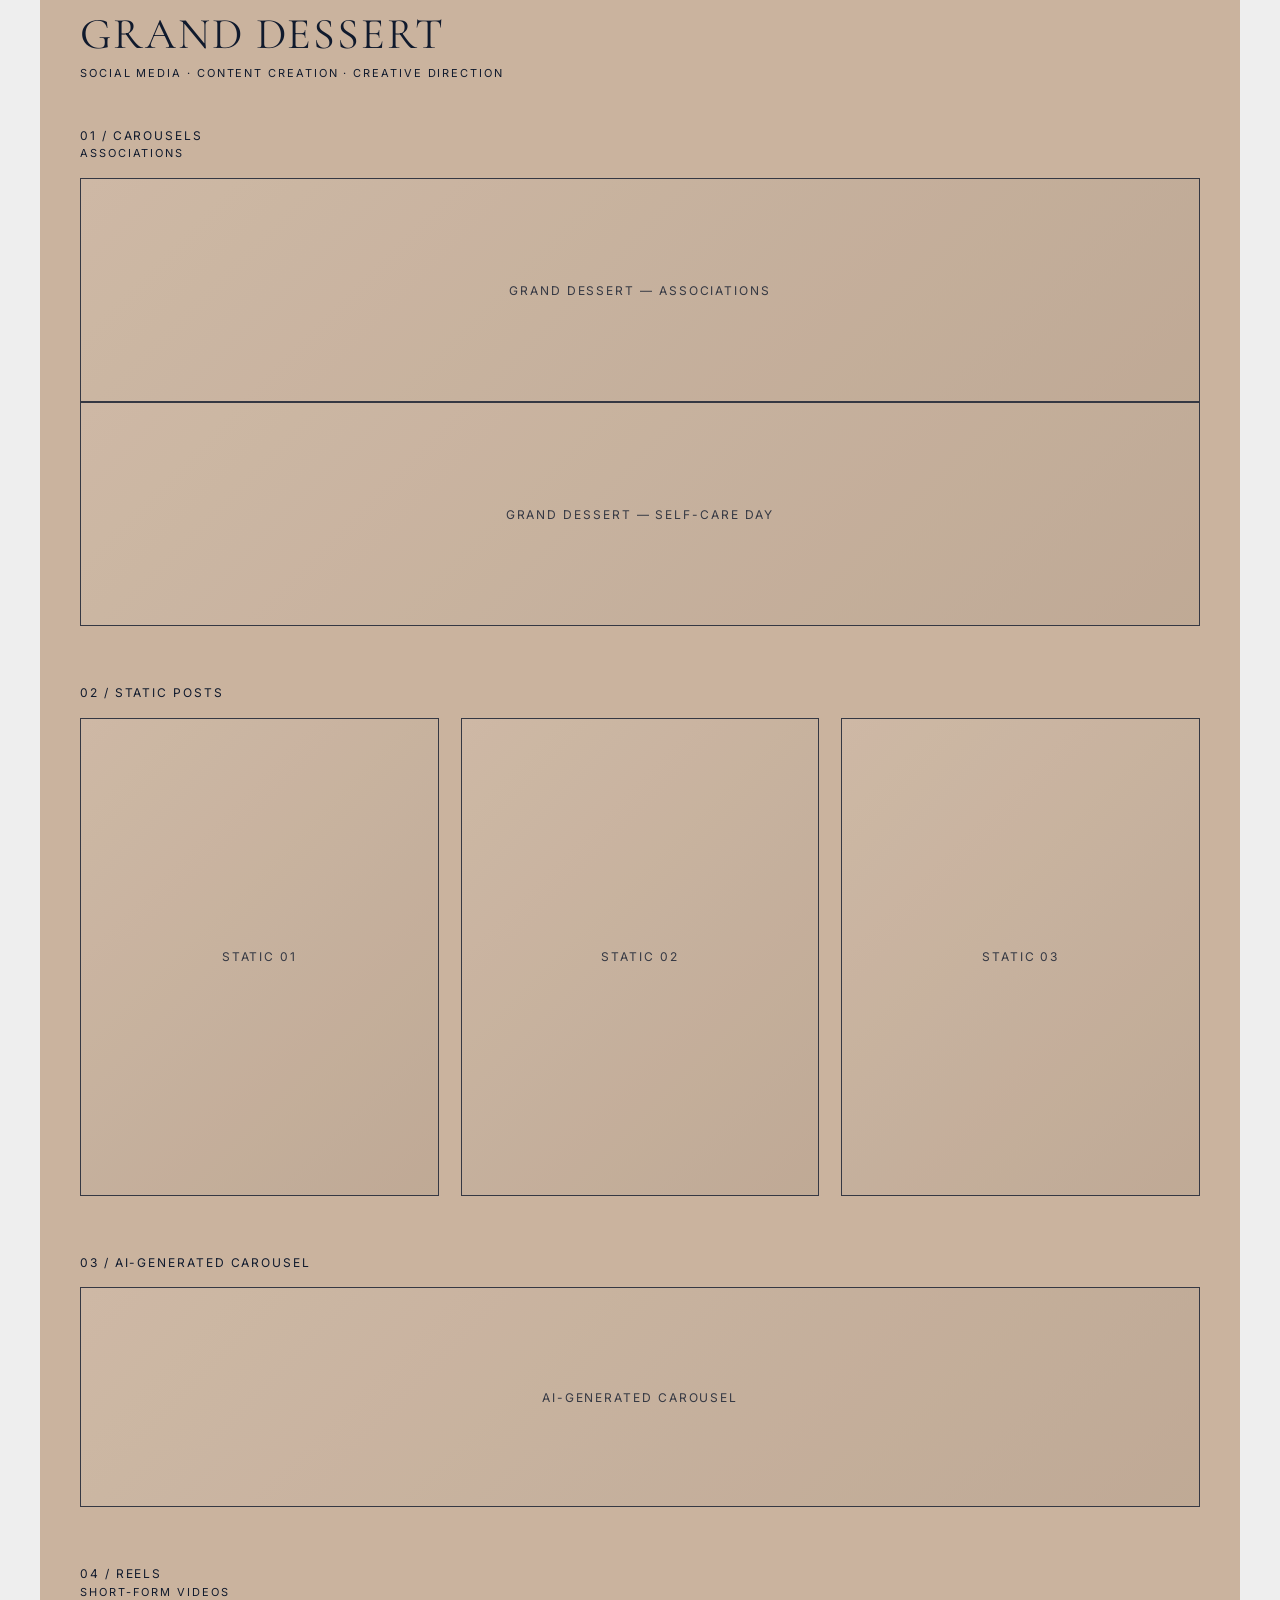
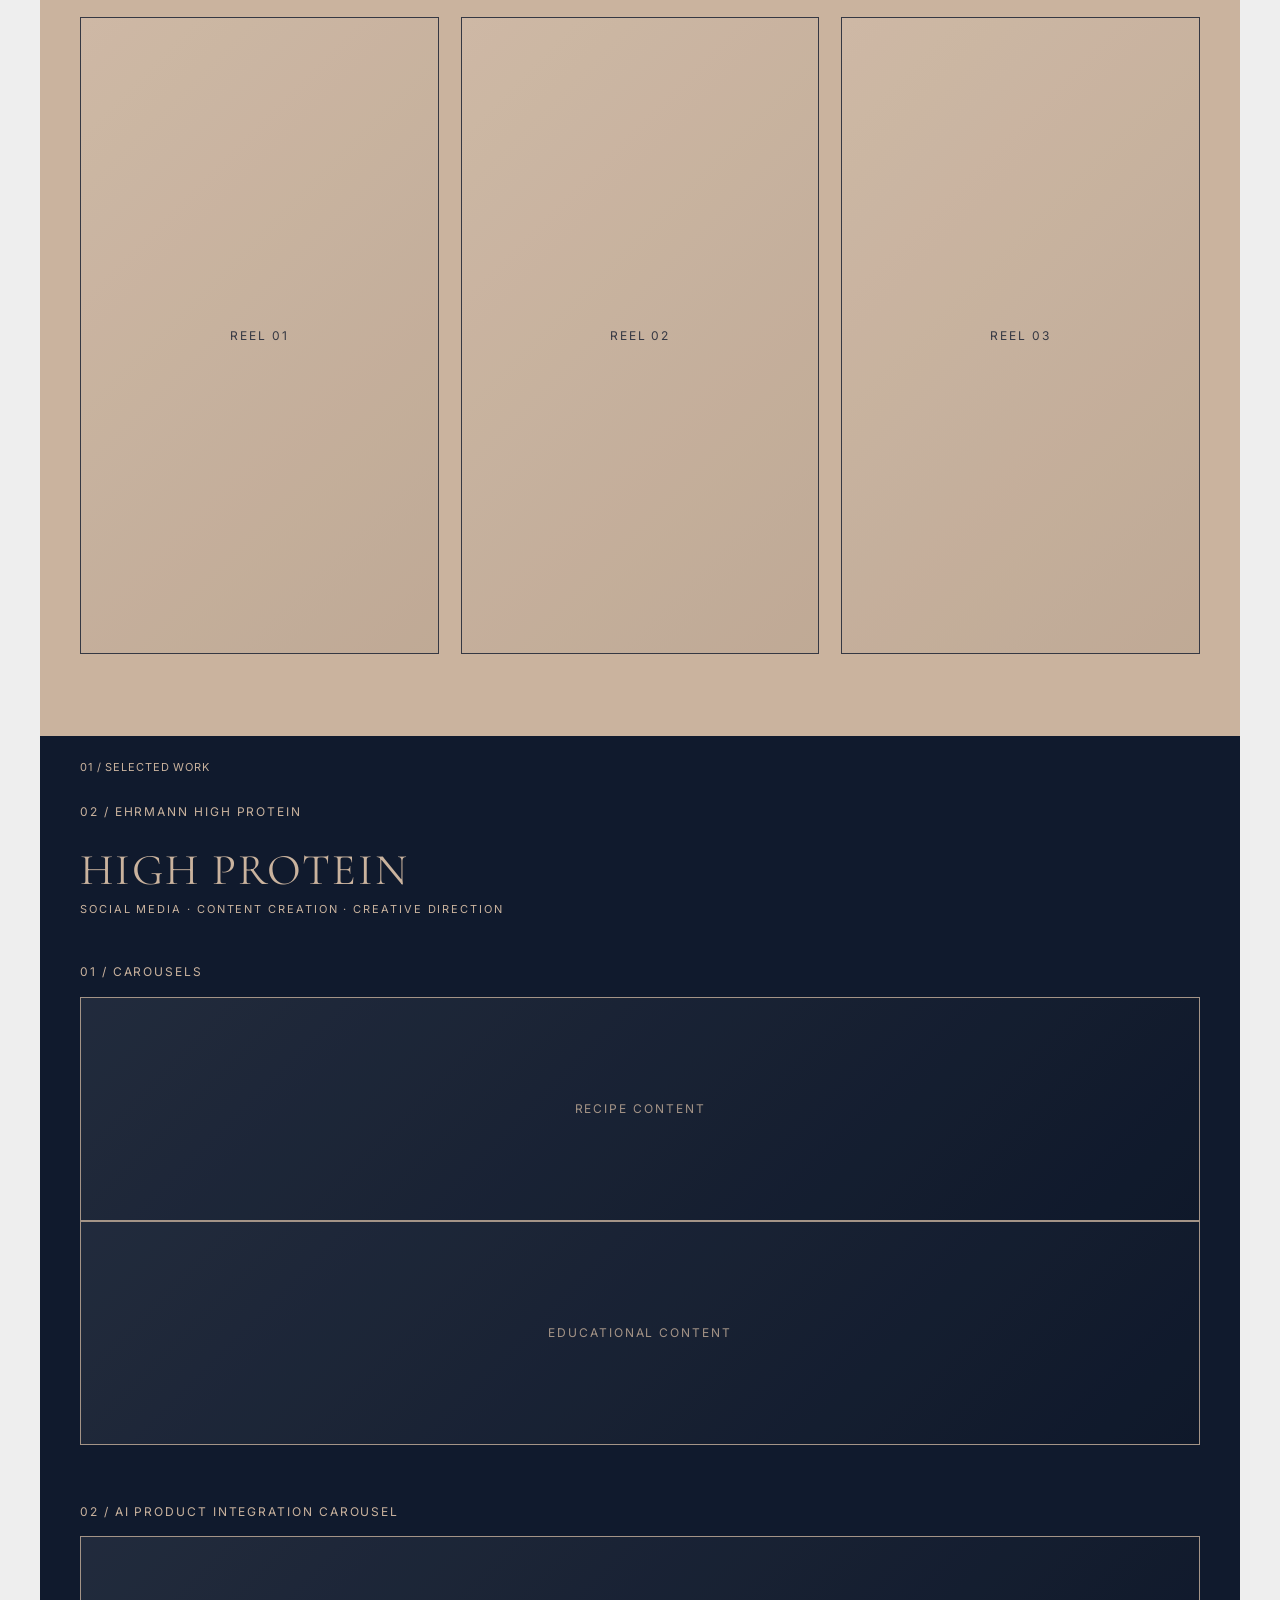
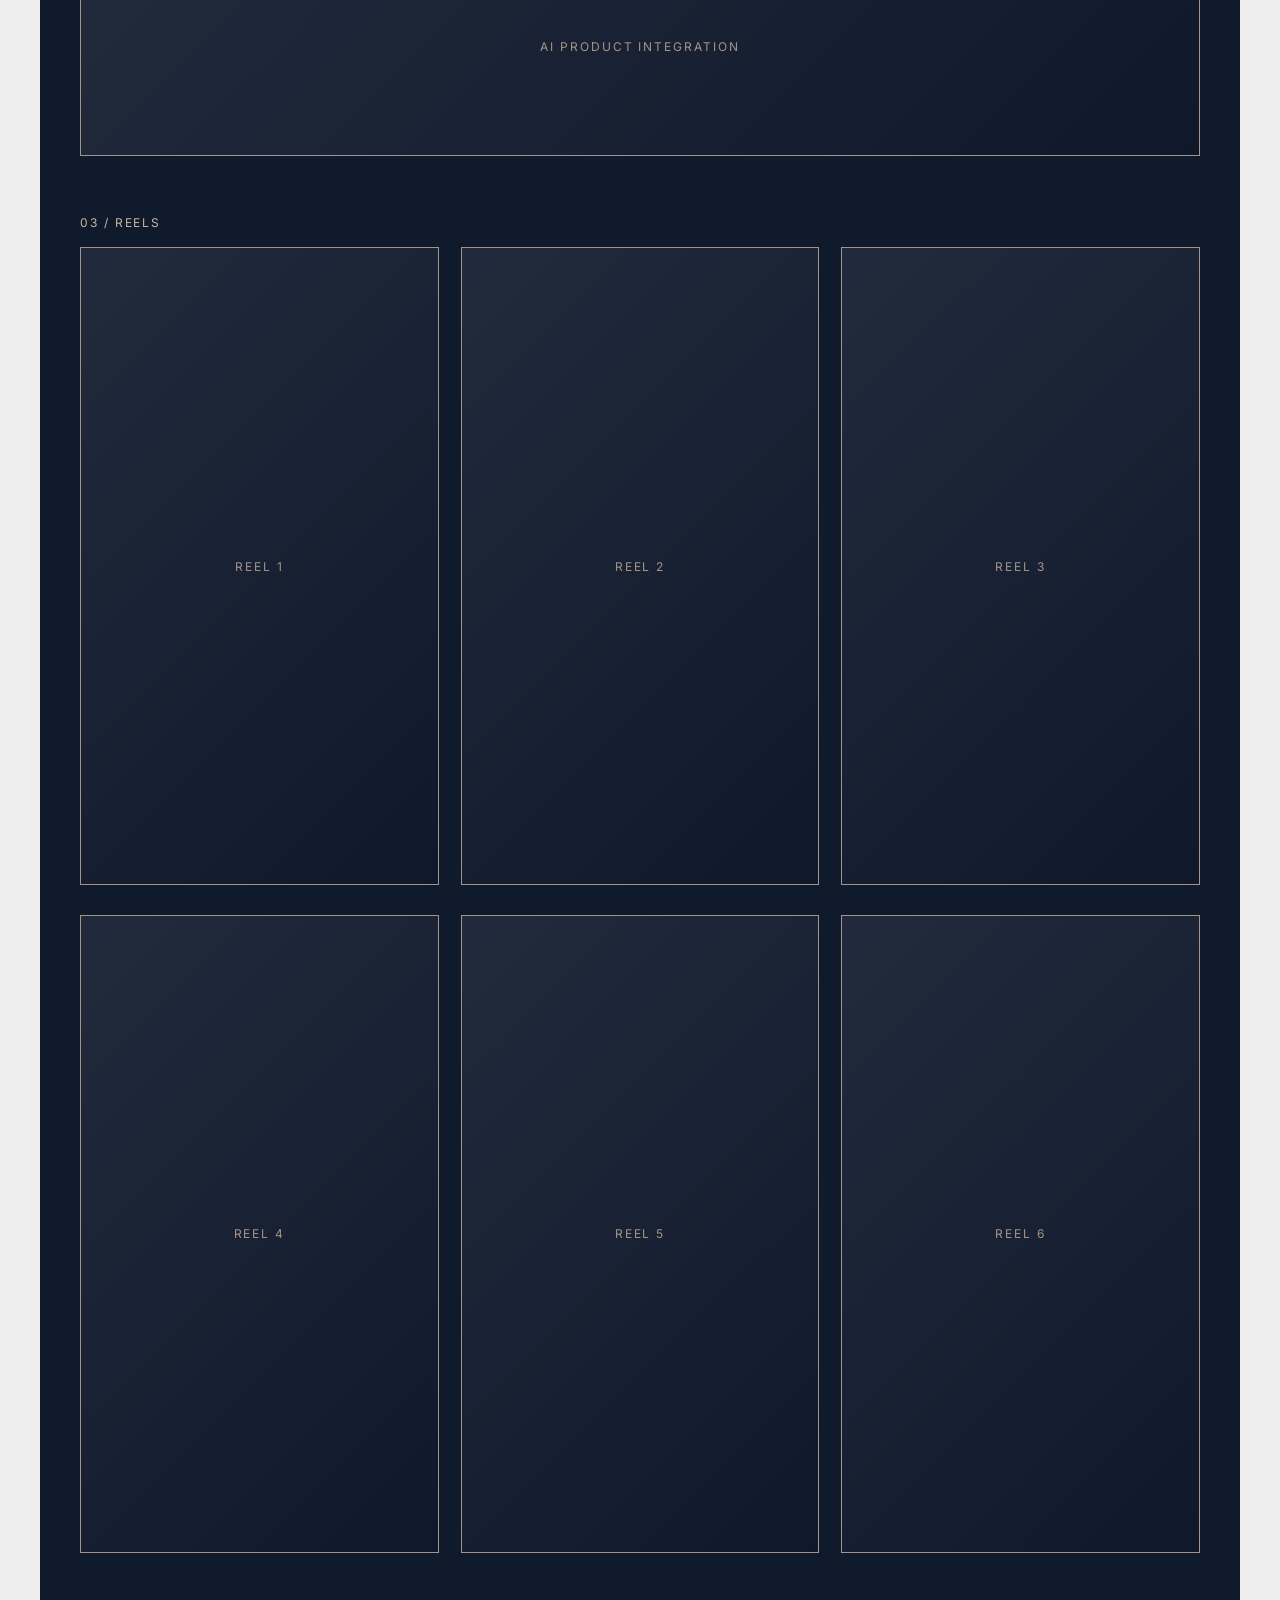
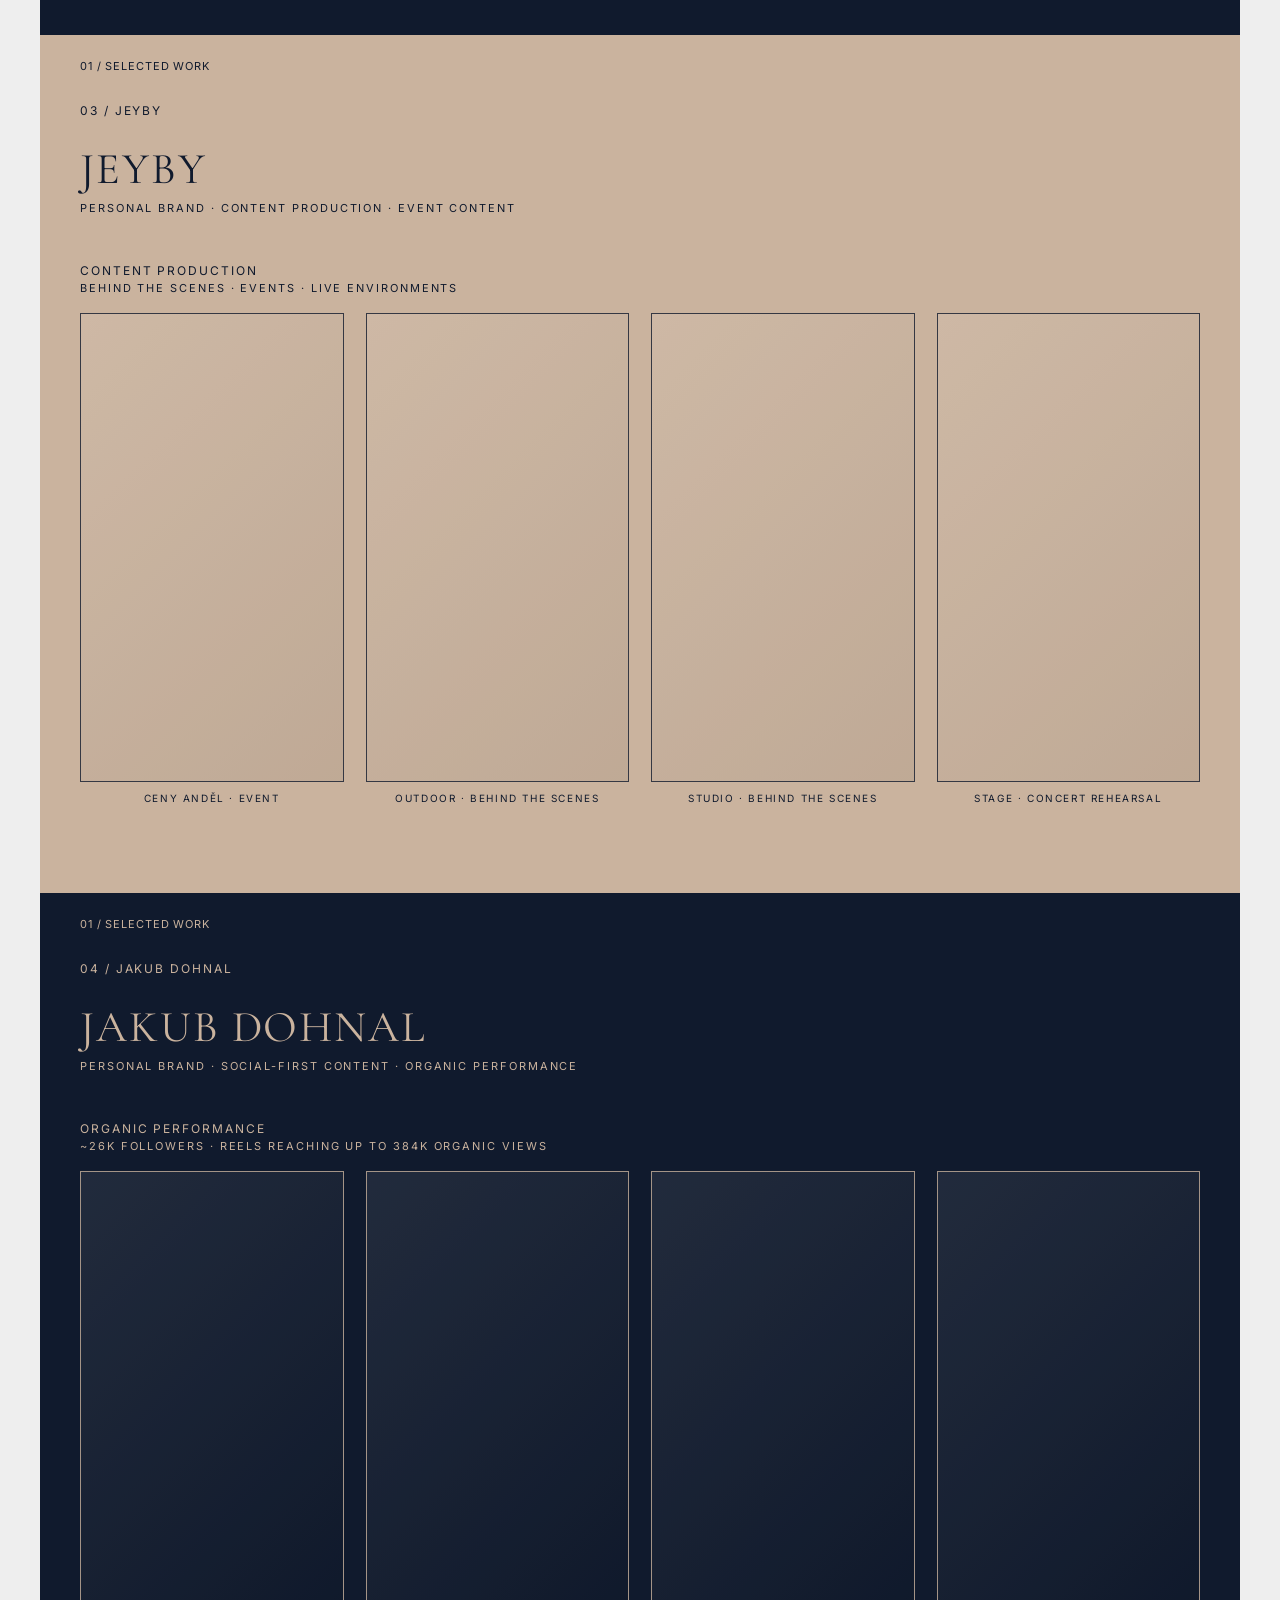
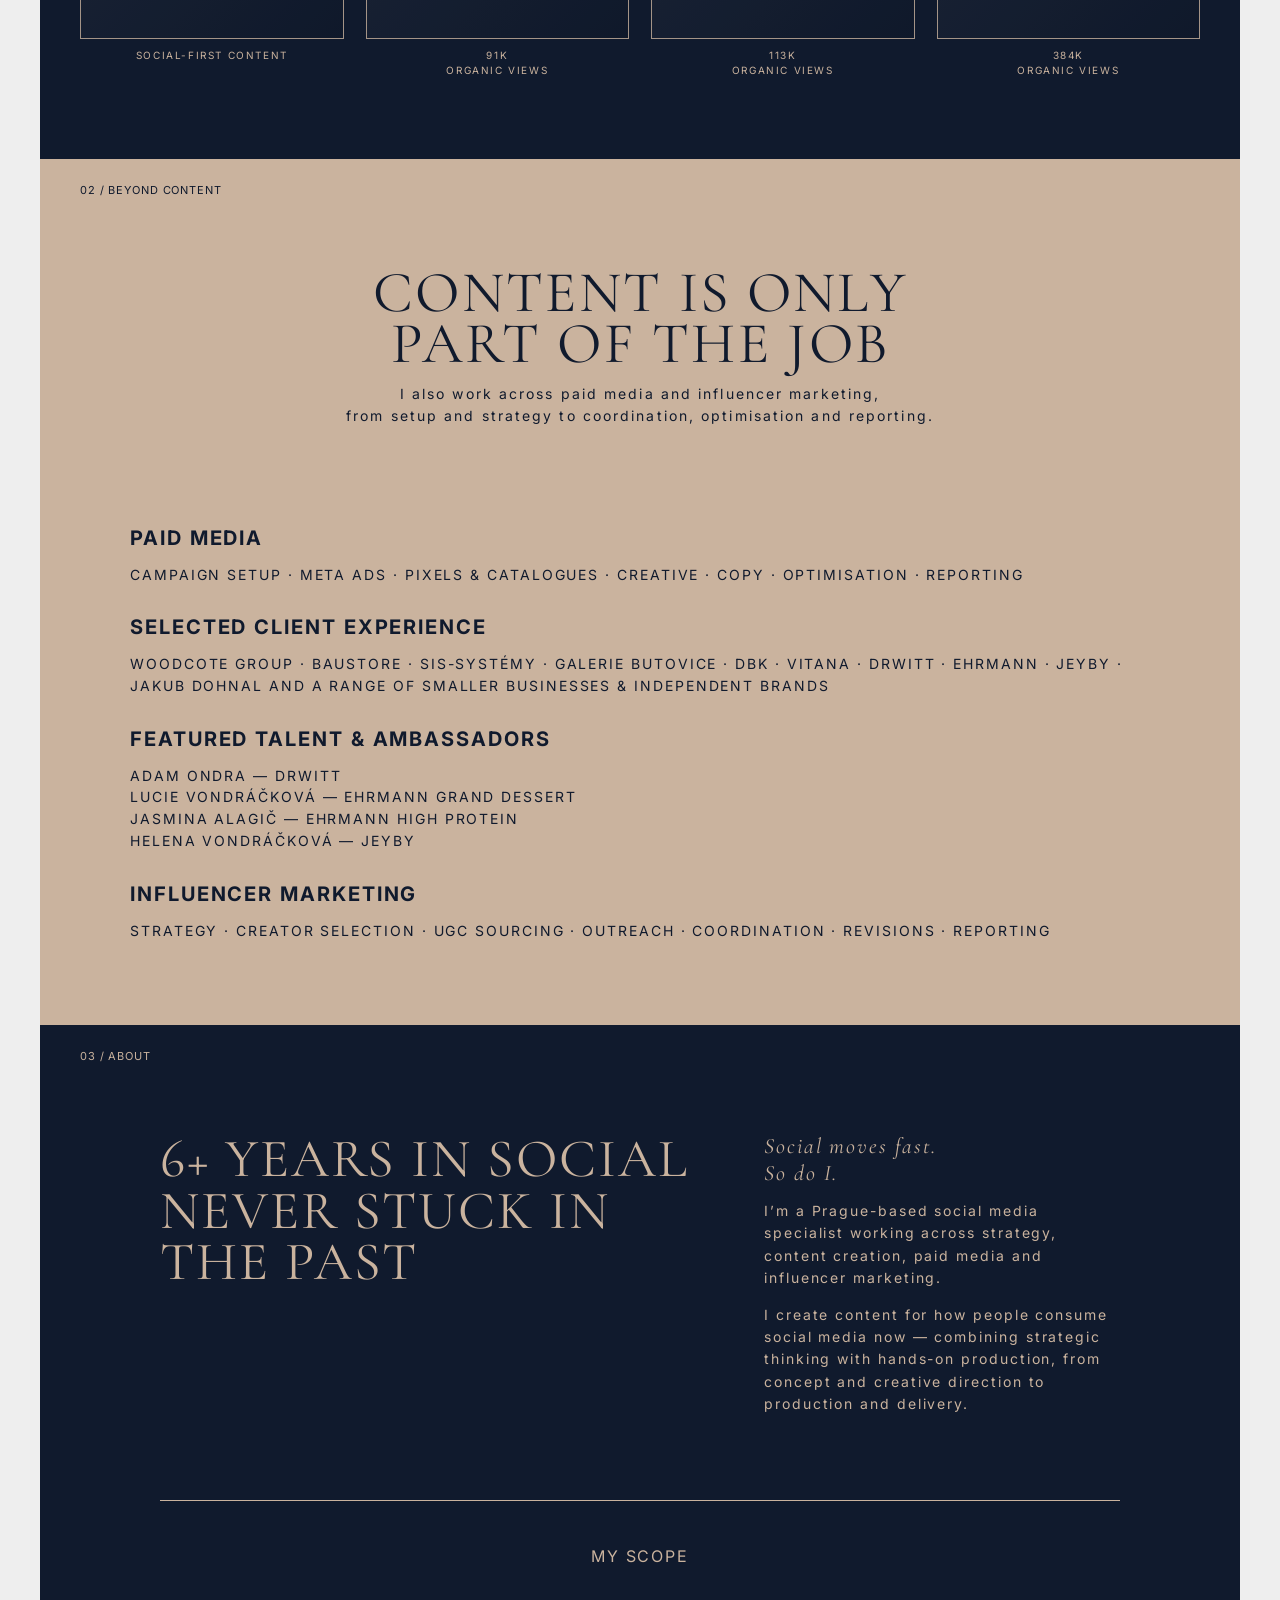
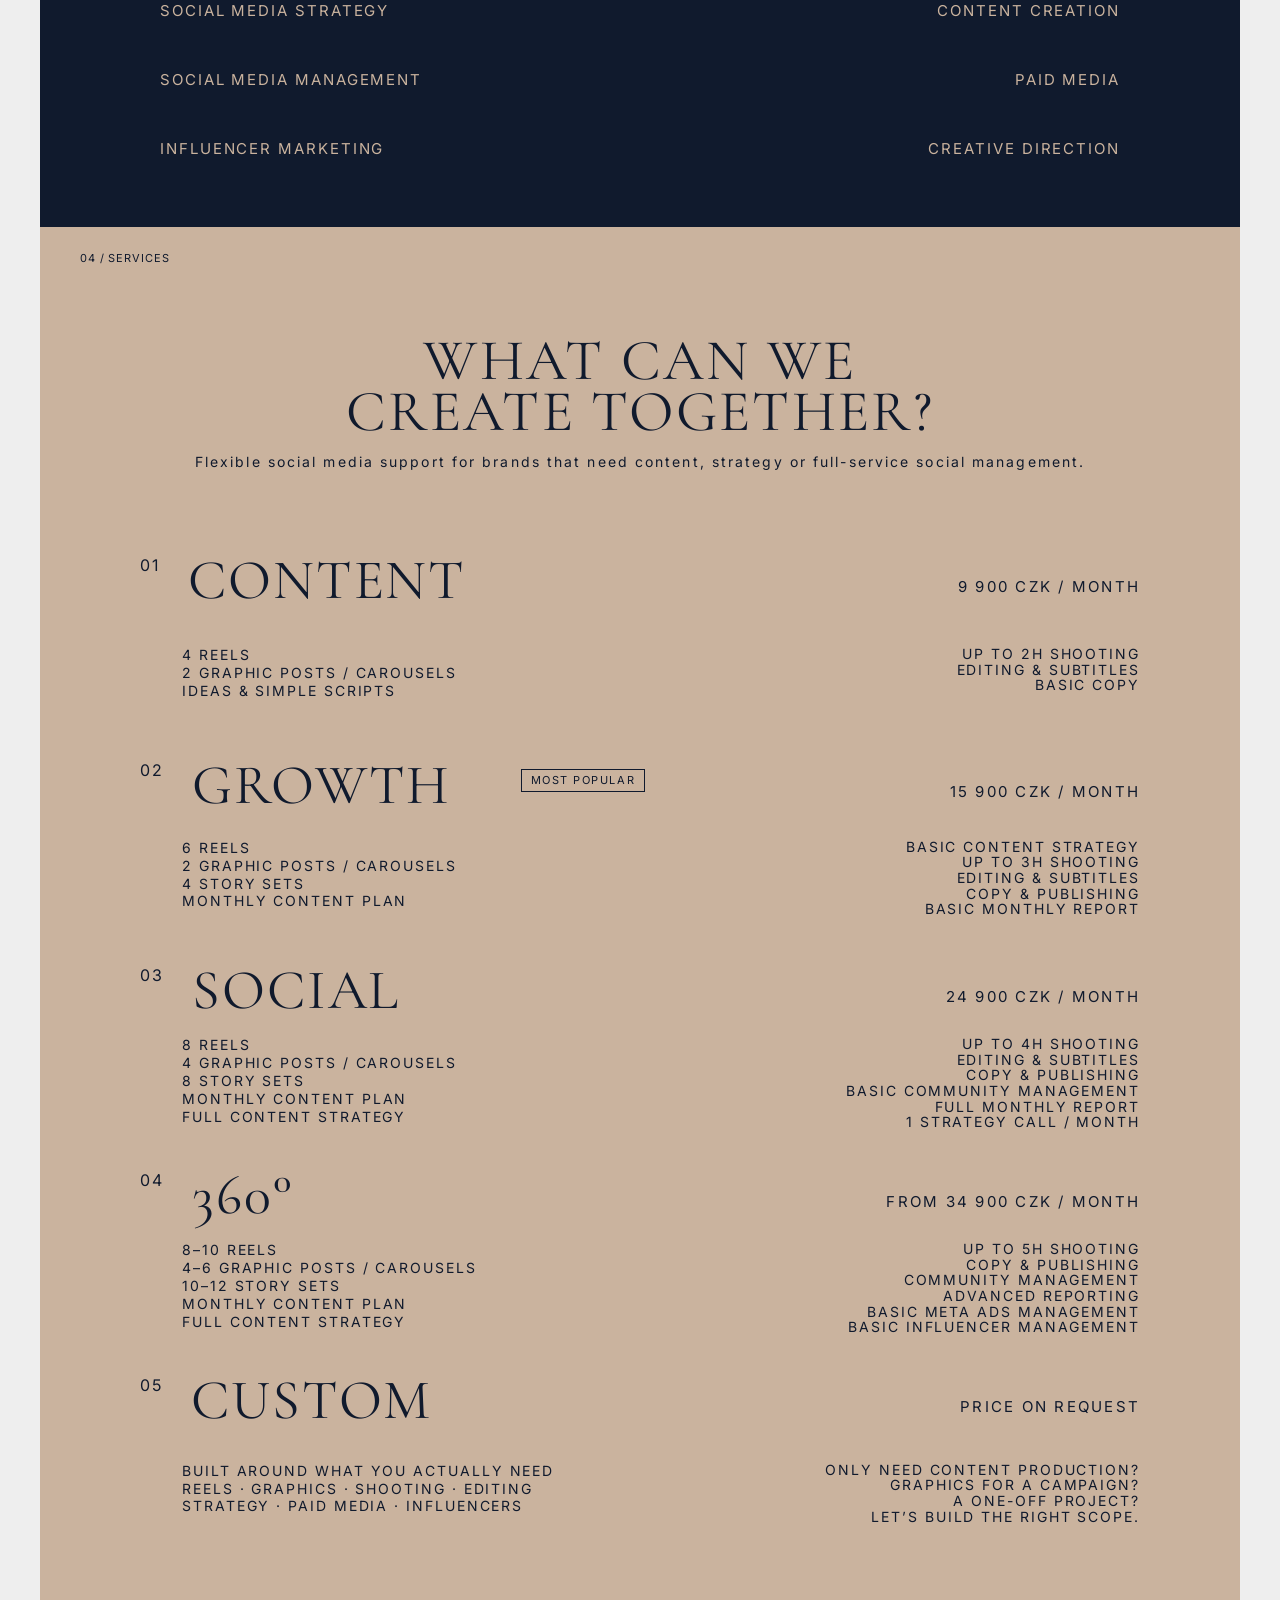
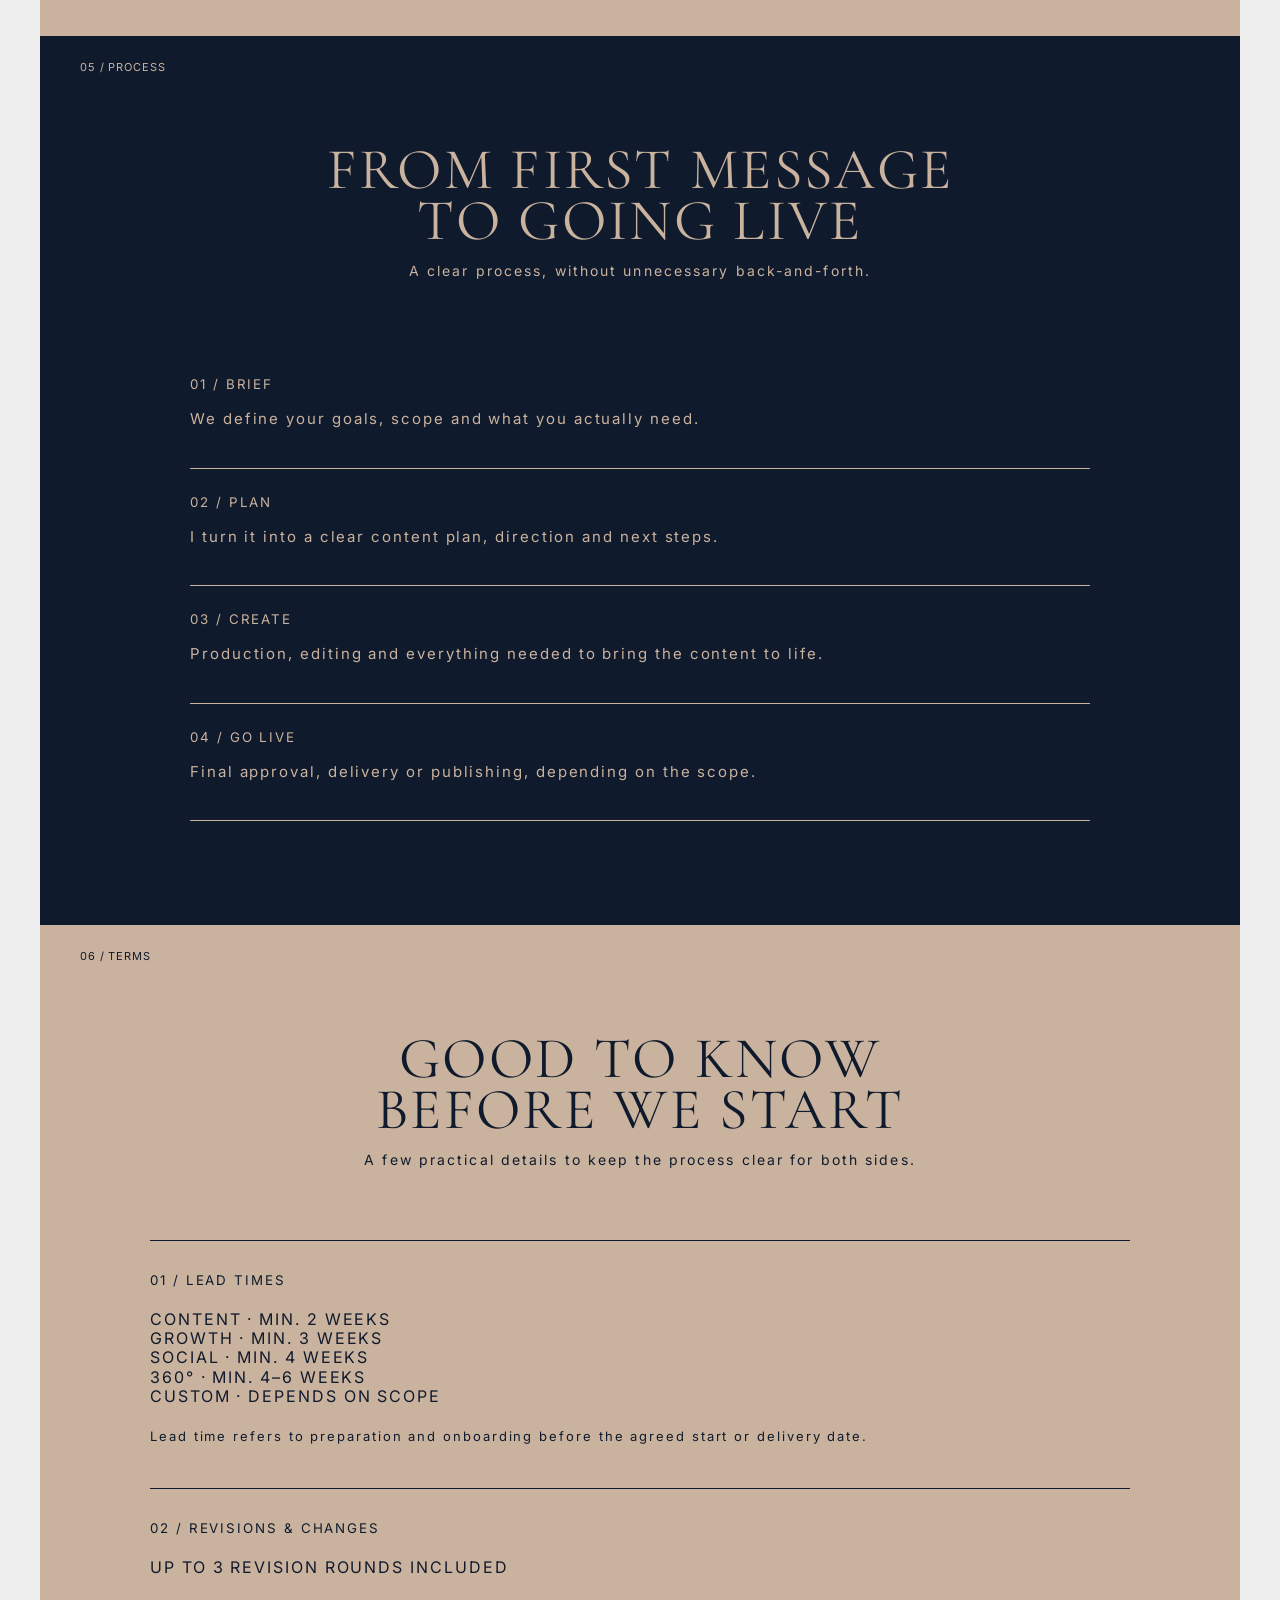
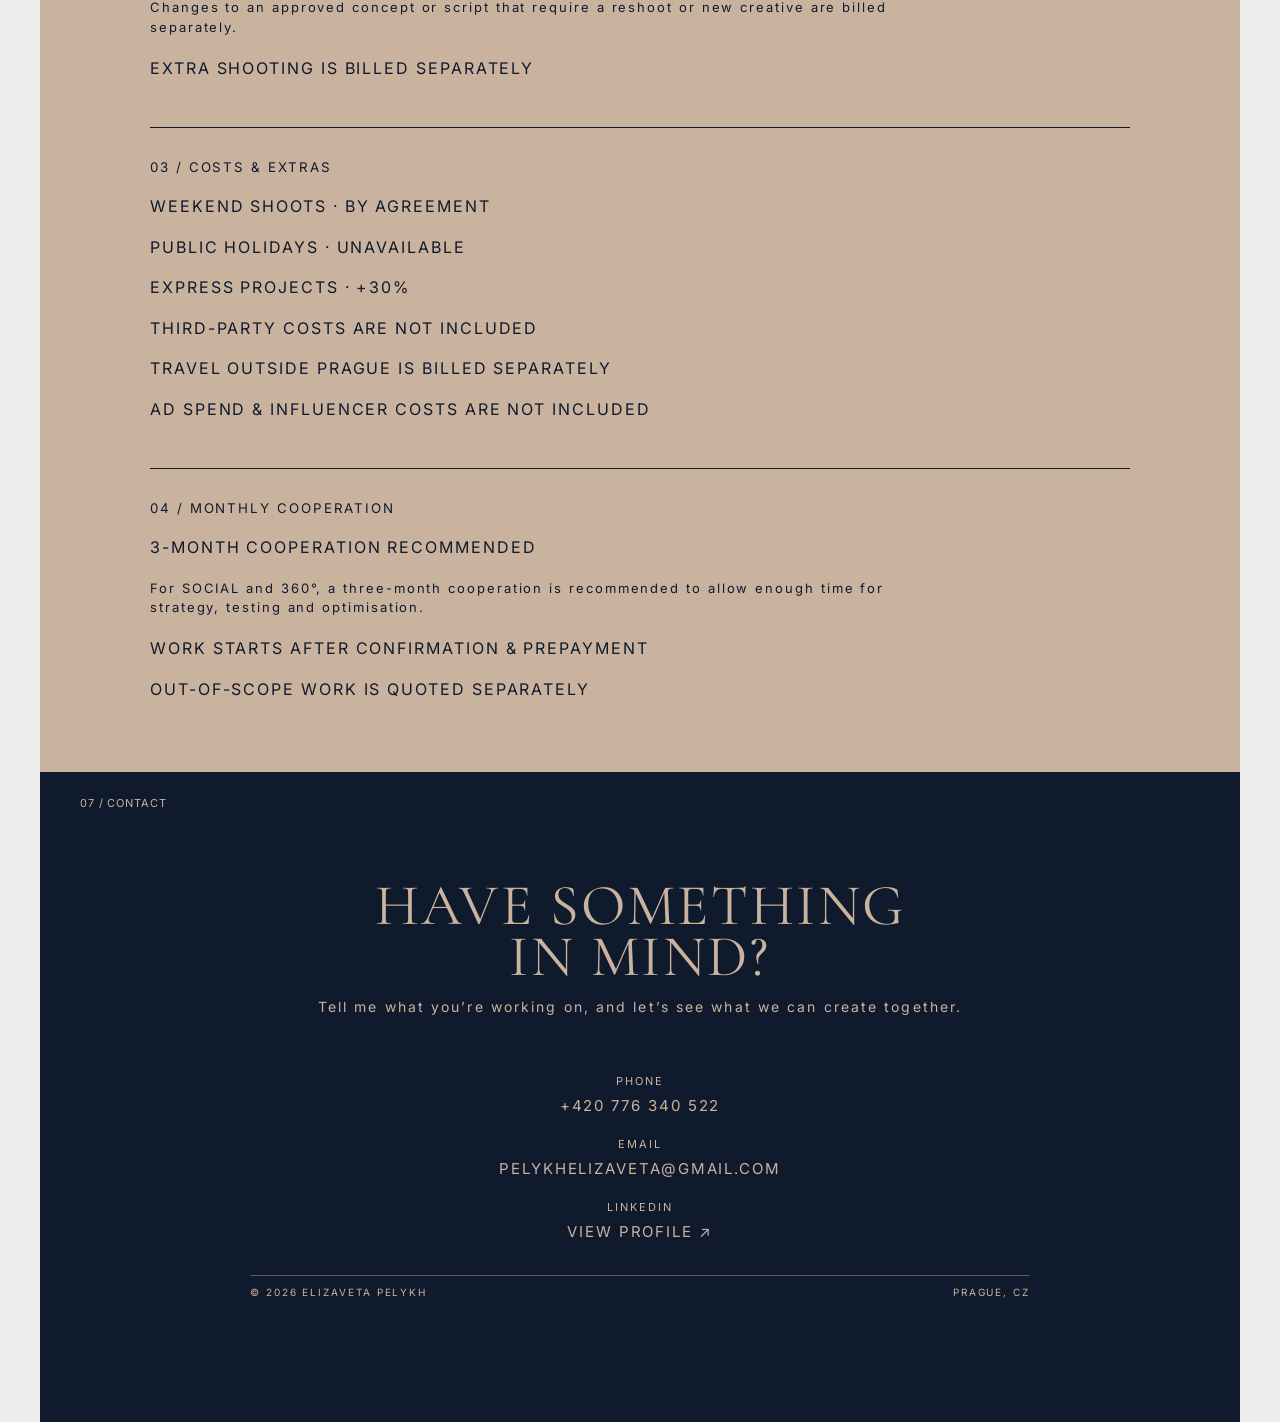
==== commit 735f58ea: "Fix Jeyby Ceny Anděl caption" ====
--- a/recovery-baseline-backup/index.html
+++ b/recovery-baseline-backup/index.html
@@ -23,7 +23,7 @@
 
 <section class="case navy"><div class="section-no">01 / SELECTED WORK</div><div class="case-head reveal"><div>02 / EHRMANN HIGH PROTEIN</div><h3>HIGH PROTEIN</h3><small>SOCIAL MEDIA · CONTENT CREATION · CREATIVE DIRECTION</small></div><div class="case-block"><div class="label">01 / CAROUSELS</div><div class="media wide" data-media="protein-carousel-1">RECIPE CONTENT</div><div class="media wide" data-media="protein-carousel-2">EDUCATIONAL CONTENT</div></div><div class="case-block"><div class="label">02 / AI PRODUCT INTEGRATION CAROUSEL</div><div class="media wide short" data-media="protein-ai">AI PRODUCT INTEGRATION</div></div><div class="case-block"><div class="label">03 / REELS</div><div class="grid three two-rows"><div class="media-item"><div class="media reel" data-media="protein-reel-1">REEL 1</div></div><div class="media-item"><div class="media reel" data-media="protein-reel-2">REEL 2</div></div><div class="media-item"><div class="media reel" data-media="protein-reel-3">REEL 3</div></div><div class="media-item"><div class="media reel" data-media="protein-reel-4">REEL 4</div></div><div class="media-item"><div class="media reel" data-media="protein-reel-5">REEL 5</div></div><div class="media-item"><div class="media reel" data-media="protein-reel-6">REEL 6</div></div></div></div></section>
 
-<section class="case sand"><div class="section-no">01 / SELECTED WORK</div><div class="case-head reveal"><div>03 / JEYBY</div><h3>JEYBY</h3><small>PERSONAL BRAND · CONTENT PRODUCTION · EVENT CONTENT</small></div><div class="case-block"><div class="label">CONTENT PRODUCTION<br><small>BEHIND THE SCENES · EVENTS · LIVE ENVIRONMENTS</small></div><div class="grid four"><div class="media-item"><div class="media reel" data-media="jeyby-event"></div><div class="media-caption">ČERNÝ ANDĚL · EVENT</div></div><div class="media-item"><div class="media reel" data-media="jeyby-outdoor"></div><div class="media-caption">OUTDOOR · BEHIND THE SCENES</div></div><div class="media-item"><div class="media reel" data-media="jeyby-studio"></div><div class="media-caption">STUDIO · BEHIND THE SCENES</div></div><div class="media-item"><div class="media reel" data-media="jeyby-stage"></div><div class="media-caption">STAGE · CONCERT REHEARSAL</div></div></div></div></section>
+<section class="case sand"><div class="section-no">01 / SELECTED WORK</div><div class="case-head reveal"><div>03 / JEYBY</div><h3>JEYBY</h3><small>PERSONAL BRAND · CONTENT PRODUCTION · EVENT CONTENT</small></div><div class="case-block"><div class="label">CONTENT PRODUCTION<br><small>BEHIND THE SCENES · EVENTS · LIVE ENVIRONMENTS</small></div><div class="grid four"><div class="media-item"><div class="media reel" data-media="jeyby-event"></div><div class="media-caption">CENY ANDĚL · EVENT</div></div><div class="media-item"><div class="media reel" data-media="jeyby-outdoor"></div><div class="media-caption">OUTDOOR · BEHIND THE SCENES</div></div><div class="media-item"><div class="media reel" data-media="jeyby-studio"></div><div class="media-caption">STUDIO · BEHIND THE SCENES</div></div><div class="media-item"><div class="media reel" data-media="jeyby-stage"></div><div class="media-caption">STAGE · CONCERT REHEARSAL</div></div></div></div></section>
 
 <section class="case navy"><div class="section-no">01 / SELECTED WORK</div><div class="case-head reveal"><div>04 / JAKUB DOHNAL</div><h3>JAKUB DOHNAL</h3><small>PERSONAL BRAND · SOCIAL-FIRST CONTENT · ORGANIC PERFORMANCE</small></div><div class="case-block"><div class="label">ORGANIC PERFORMANCE<br><small>~26K FOLLOWERS · REELS REACHING UP TO 384K ORGANIC VIEWS</small></div><div class="grid four"><div class="media-item"><div class="media reel" data-media="jakub-1"></div><div class="media-caption">SOCIAL-FIRST CONTENT</div></div><div class="media-item"><div class="media reel" data-media="jakub-2"></div><div class="media-caption">91K<br>ORGANIC VIEWS</div></div><div class="media-item"><div class="media reel" data-media="jakub-3"></div><div class="media-caption">113K<br>ORGANIC VIEWS</div></div><div class="media-item"><div class="media reel" data-media="jakub-4"></div><div class="media-caption">384K<br>ORGANIC VIEWS</div></div></div></div></section>
 
